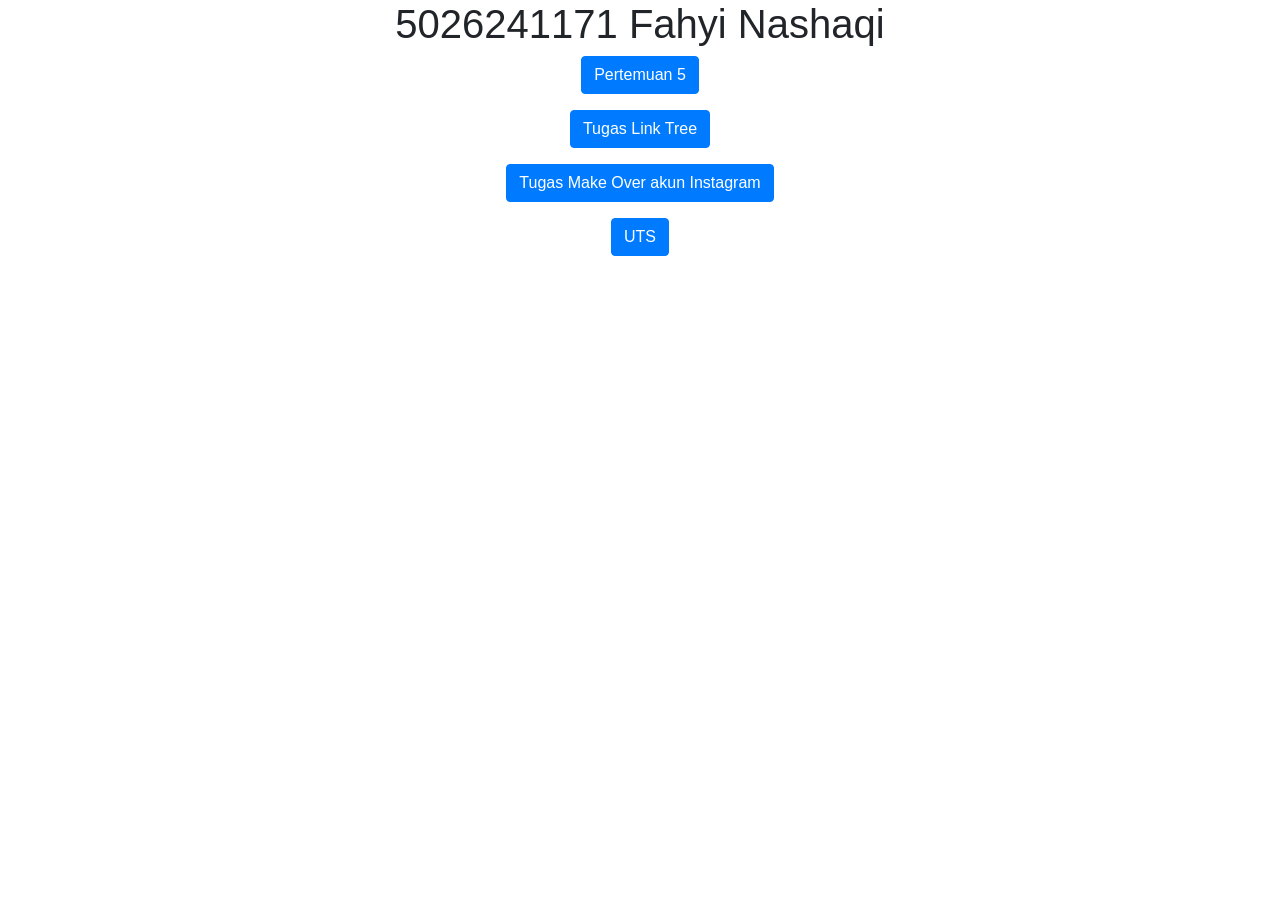
==== index.html @ 5683ed50 "pertemuan 5" ====
<!DOCTYPE html>
<html lang="en">
<head>
  <title>5026241171</title>
  <meta charset="utf-8">
  <meta name="viewport" content="width=device-width, initial-scale=1">
  <link rel="stylesheet" href="https://cdn.jsdelivr.net/npm/bootstrap@4.6.2/dist/css/bootstrap.min.css">
  <script src="https://cdn.jsdelivr.net/npm/jquery@3.7.1/dist/jquery.slim.min.js"></script>
  <script src="https://cdn.jsdelivr.net/npm/popper.js@1.16.1/dist/umd/popper.min.js"></script>
  <script src="https://cdn.jsdelivr.net/npm/bootstrap@4.6.2/dist/js/bootstrap.bundle.min.js"></script>
</head>
<body>

<div class="container">
<center>
    <h1>5026241171 Fahyi Nashaqi</h1>
    <p>
        <a href="pertemuan5.html"target="_blank" class="btn btn-primary">
        Pertemuan 5
        </a>
    </p>

     <p>
        <a href=""target="_blank" class="btn btn-primary">
        Tugas Link Tree
        </a>
    </p>

     <p>
        <a href="https://www.instagram.com/fahyinas/"target="_blank" class="btn btn-primary">
        Tugas Make Over akun Instagram 
        </a>
    </p>

     <p>
        <a href=""target="_blank" class="btn btn-primary">
        UTS
        </a>
    </p>
</center>
</div>

</body>
</html>
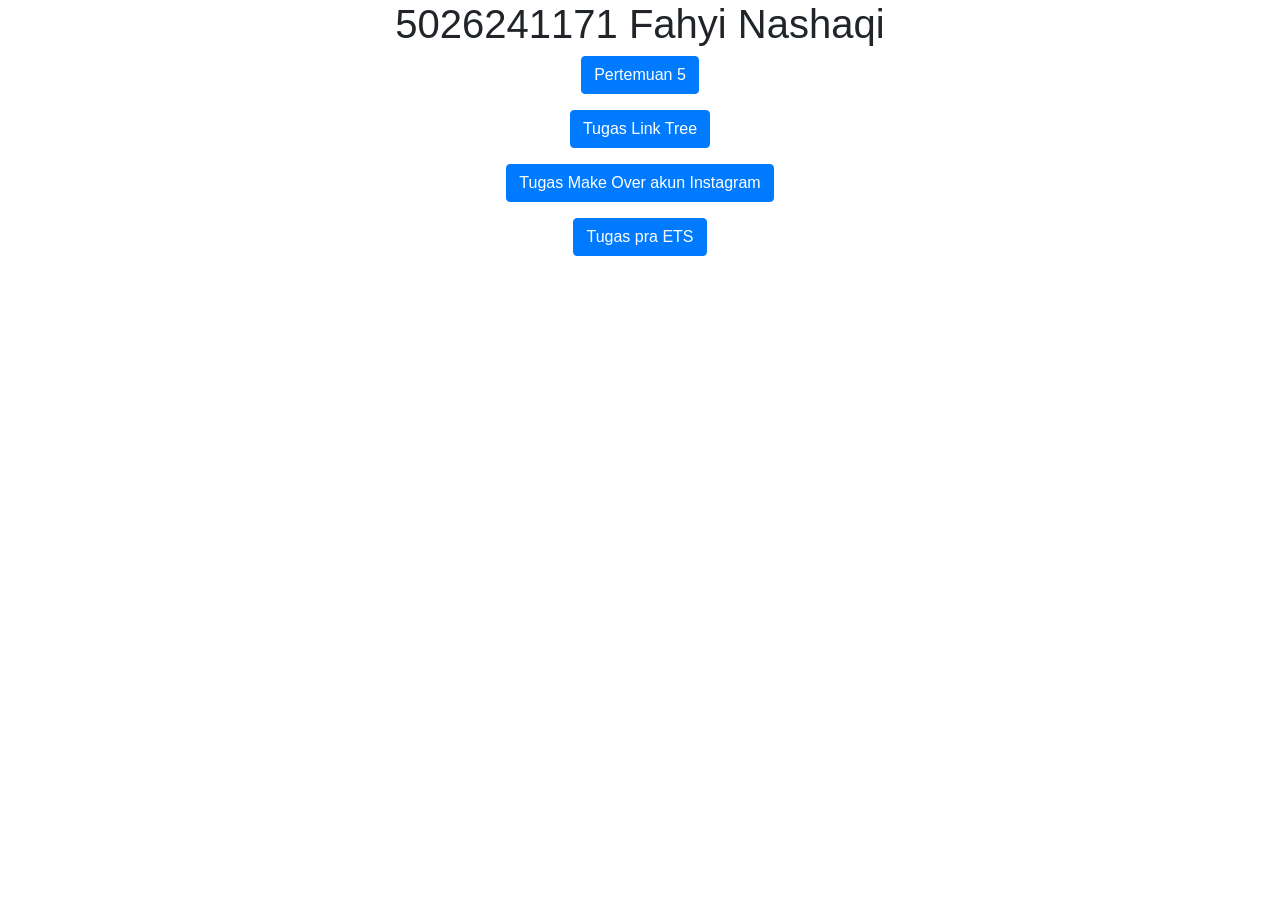
==== commit 049a56e5: "Tugas Pra ETS" ====
--- a/index.html
+++ b/index.html
@@ -21,7 +21,7 @@
     </p>
 
      <p>
-        <a href=""target="_blank" class="btn btn-primary">
+        <a href="linktree.html"target="_blank" class="btn btn-primary">
         Tugas Link Tree
         </a>
     </p>
@@ -33,9 +33,11 @@
     </p>
 
      <p>
-        <a href=""target="_blank" class="btn btn-primary">
-        UTS
+        <a href="tugas_ets.html"target="_blank" class="btn btn-primary">
+        Tugas pra ETS
         </a>
+
+        
     </p>
 </center>
 </div>
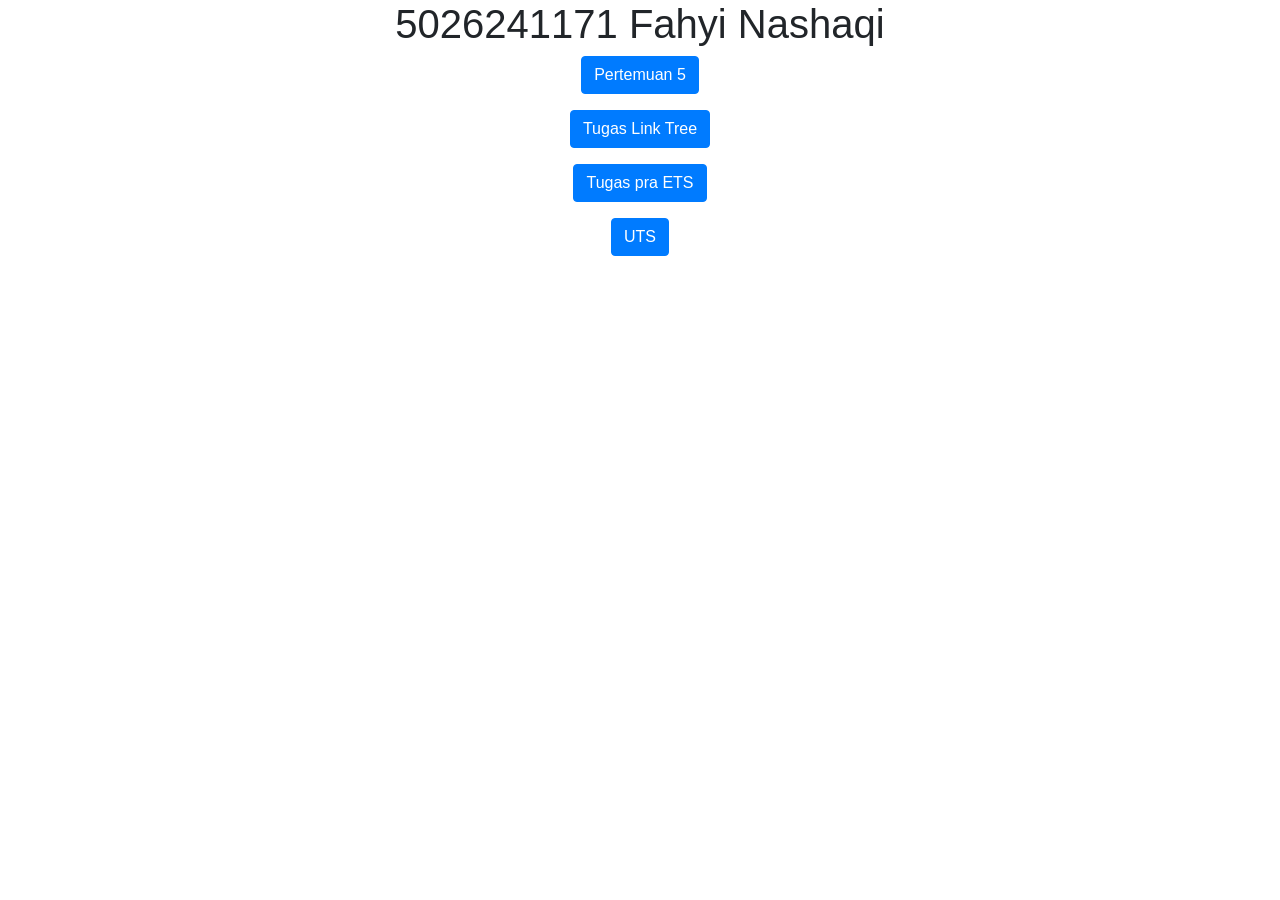
==== commit 6df56af3: "refactor: improve HTML formatting and add UTS link to index page" ====
--- a/index.html
+++ b/index.html
@@ -1,46 +1,47 @@
 <!DOCTYPE html>
 <html lang="en">
+
 <head>
-  <title>5026241171</title>
-  <meta charset="utf-8">
-  <meta name="viewport" content="width=device-width, initial-scale=1">
-  <link rel="stylesheet" href="https://cdn.jsdelivr.net/npm/bootstrap@4.6.2/dist/css/bootstrap.min.css">
-  <script src="https://cdn.jsdelivr.net/npm/jquery@3.7.1/dist/jquery.slim.min.js"></script>
-  <script src="https://cdn.jsdelivr.net/npm/popper.js@1.16.1/dist/umd/popper.min.js"></script>
-  <script src="https://cdn.jsdelivr.net/npm/bootstrap@4.6.2/dist/js/bootstrap.bundle.min.js"></script>
+    <title>5026241171</title>
+    <meta charset="utf-8">
+    <meta name="viewport" content="width=device-width, initial-scale=1">
+    <link rel="stylesheet" href="https://cdn.jsdelivr.net/npm/bootstrap@4.6.2/dist/css/bootstrap.min.css">
+    <script src="https://cdn.jsdelivr.net/npm/jquery@3.7.1/dist/jquery.slim.min.js"></script>
+    <script src="https://cdn.jsdelivr.net/npm/popper.js@1.16.1/dist/umd/popper.min.js"></script>
+    <script src="https://cdn.jsdelivr.net/npm/bootstrap@4.6.2/dist/js/bootstrap.bundle.min.js"></script>
 </head>
+
 <body>
 
-<div class="container">
-<center>
-    <h1>5026241171 Fahyi Nashaqi</h1>
-    <p>
-        <a href="pertemuan5.html"target="_blank" class="btn btn-primary">
-        Pertemuan 5
-        </a>
-    </p>
+    <div class="container">
+        <center>
+            <h1>5026241171 Fahyi Nashaqi</h1>
+            <p>
+                <a href="pertemuan5.html" target="_blank" class="btn btn-primary">
+                    Pertemuan 5
+                </a>
+            </p>
 
-     <p>
-        <a href="linktree.html"target="_blank" class="btn btn-primary">
-        Tugas Link Tree
-        </a>
-    </p>
+            <p>
+                <a href="linktree.html" target="_blank" class="btn btn-primary">
+                    Tugas Link Tree
+                </a>
+            </p>
 
-     <p>
-        <a href="https://www.instagram.com/fahyinas/"target="_blank" class="btn btn-primary">
-        Tugas Make Over akun Instagram 
-        </a>
-    </p>
+            <p>
+                <a href="tugas_ets.html" target="_blank" class="btn btn-primary">
+                    Tugas pra ETS
+                </a>
 
-     <p>
-        <a href="tugas_ets.html"target="_blank" class="btn btn-primary">
-        Tugas pra ETS
-        </a>
-
-        
-    </p>
-</center>
-</div>
+            </p>
+            <p>
+                <a href="" target="_blank" class="btn btn-primary">
+                    UTS
+                </a>
+            </p>
+        </center>
+    </div>
 
 </body>
+
 </html>
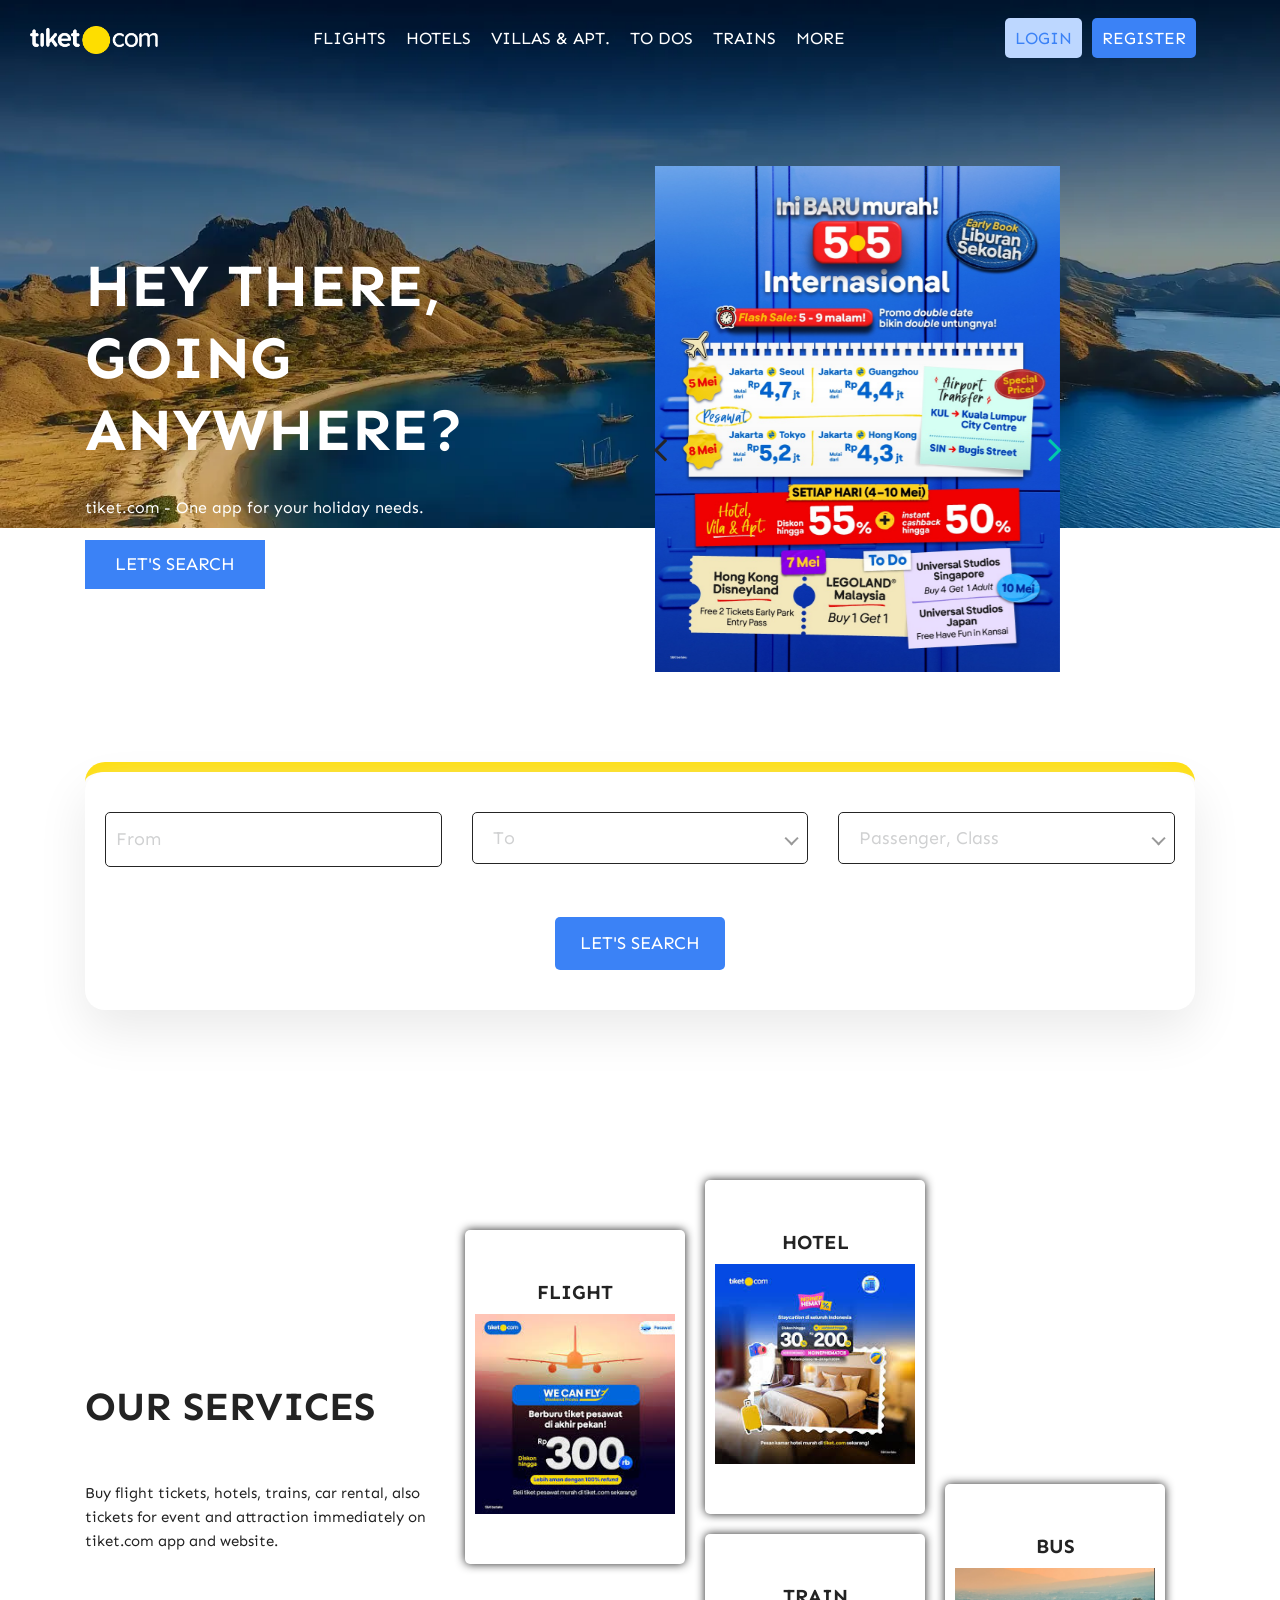
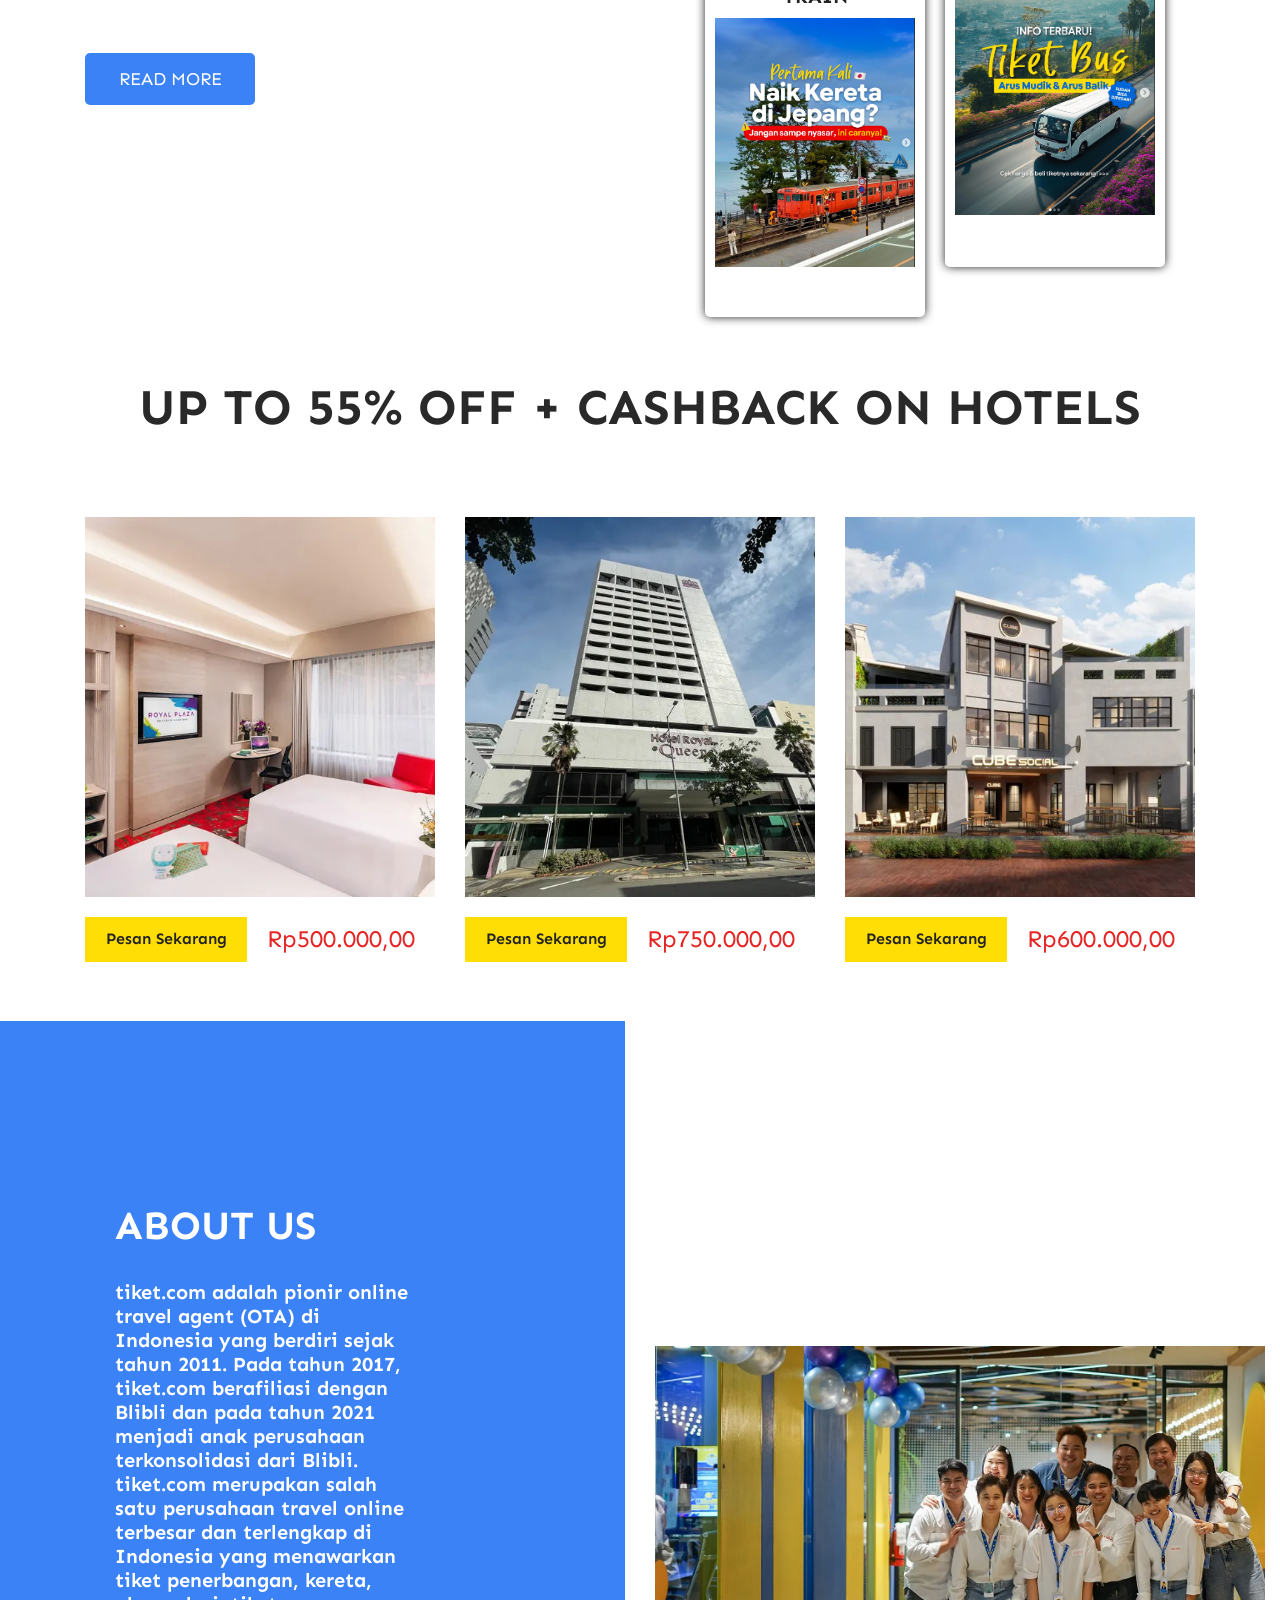
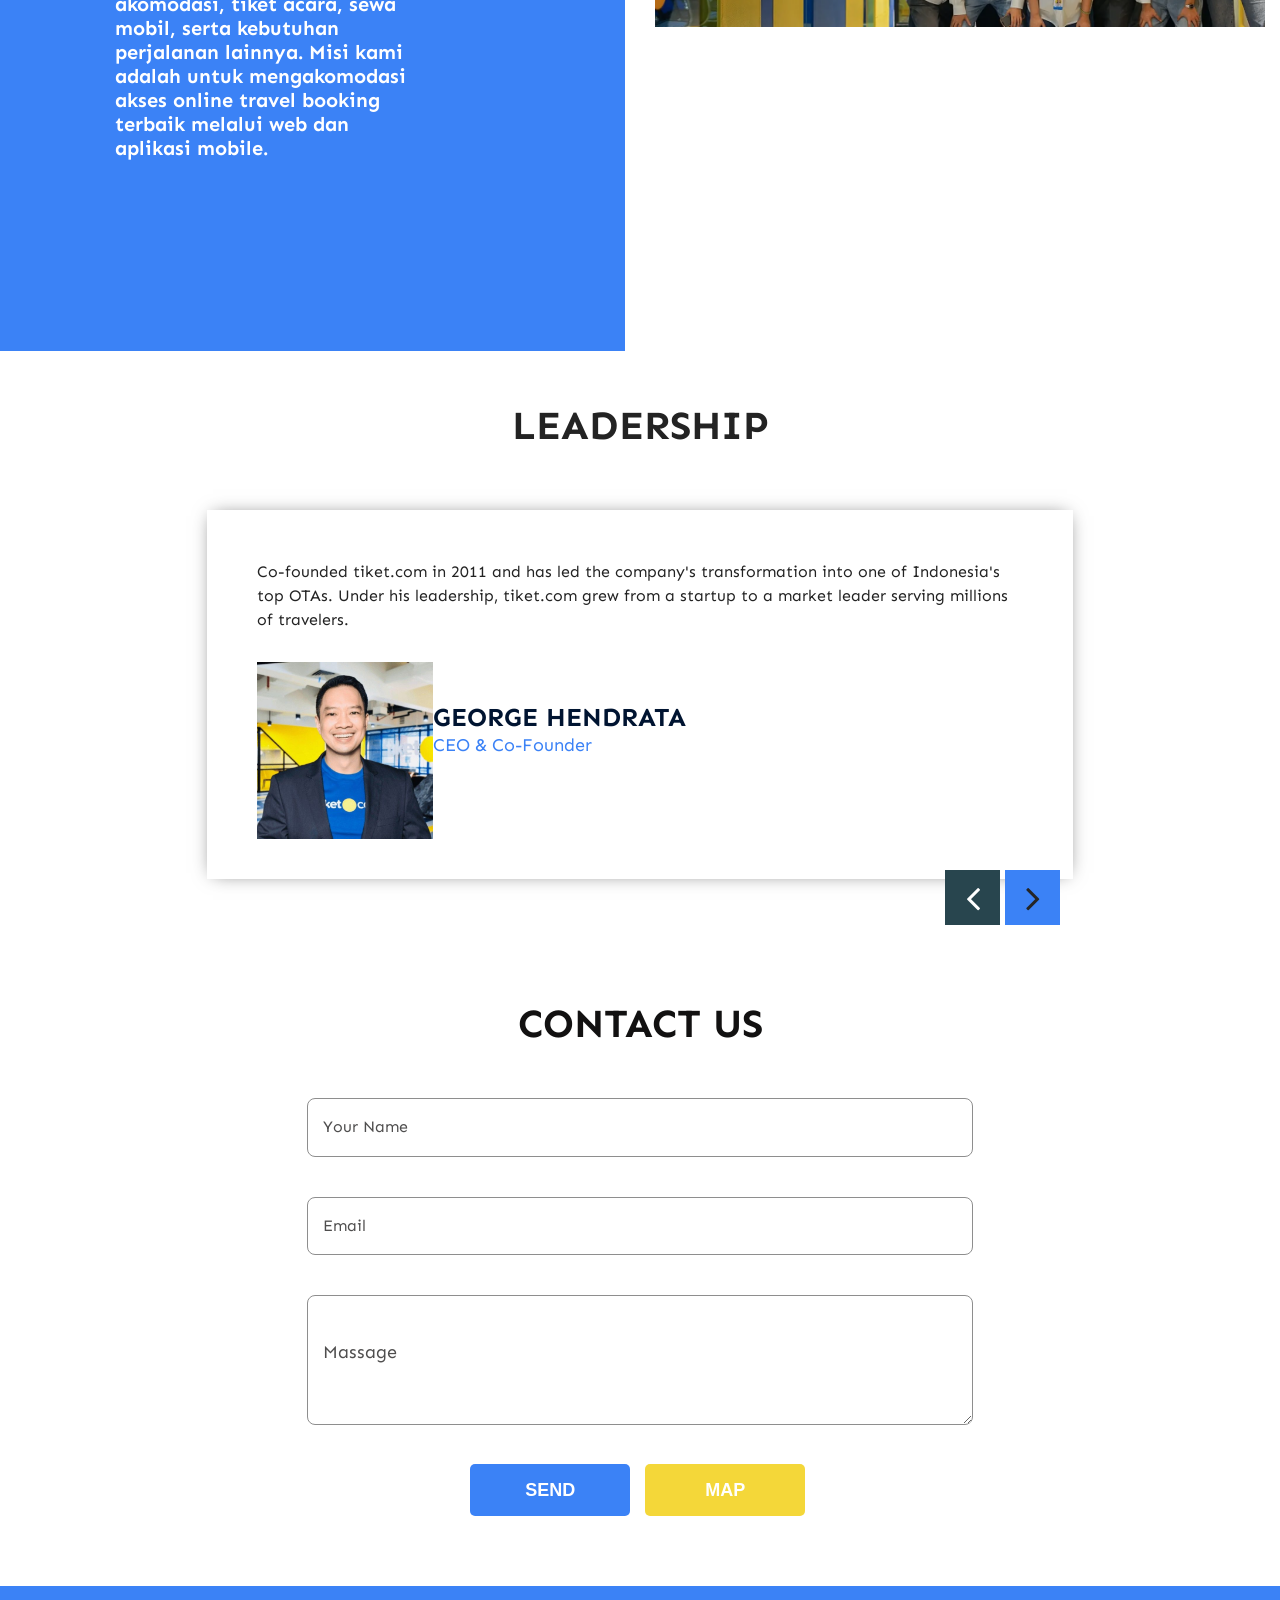
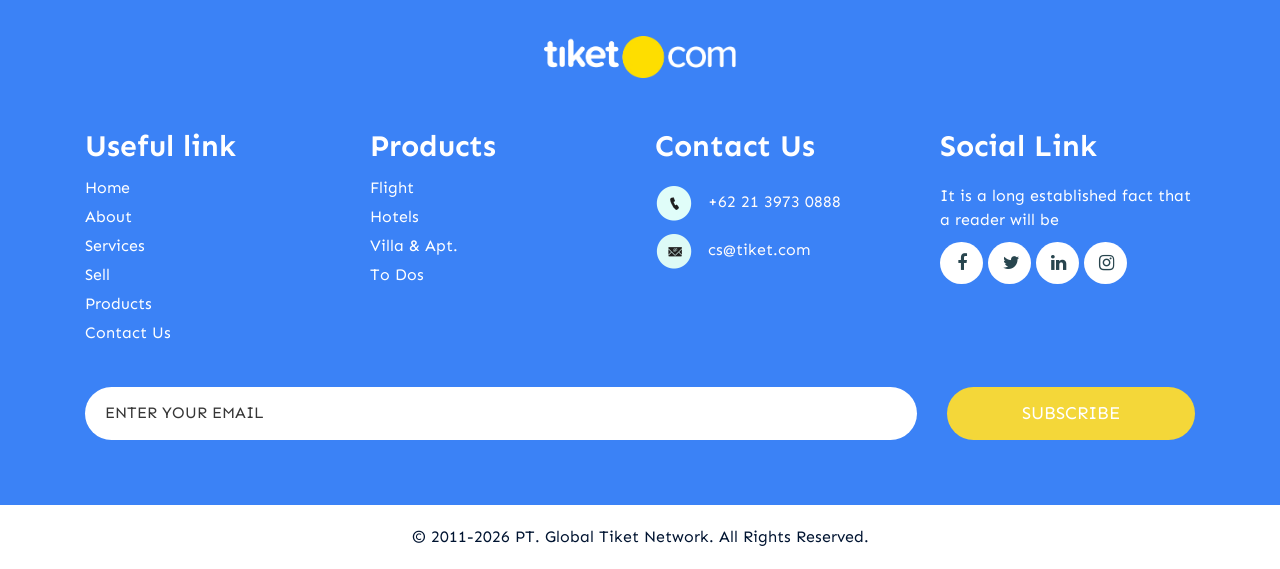
==== commit 8391f73b: "ETS 2026" ====
--- a/index.html
+++ b/index.html
@@ -1,47 +1,424 @@
-<!DOCTYPE html>
-<html lang="en">
-
-<head>
-    <title>5026241171</title>
-    <meta charset="utf-8">
-    <meta name="viewport" content="width=device-width, initial-scale=1">
-    <link rel="stylesheet" href="https://cdn.jsdelivr.net/npm/bootstrap@4.6.2/dist/css/bootstrap.min.css">
-    <script src="https://cdn.jsdelivr.net/npm/jquery@3.7.1/dist/jquery.slim.min.js"></script>
-    <script src="https://cdn.jsdelivr.net/npm/popper.js@1.16.1/dist/umd/popper.min.js"></script>
-    <script src="https://cdn.jsdelivr.net/npm/bootstrap@4.6.2/dist/js/bootstrap.bundle.min.js"></script>
-</head>
-
-<body>
-
-    <div class="container">
-        <center>
-            <h1>5026241171 Fahyi Nashaqi</h1>
-            <p>
-                <a href="pertemuan5.html" target="_blank" class="btn btn-primary">
-                    Pertemuan 5
-                </a>
-            </p>
-
-            <p>
-                <a href="linktree.html" target="_blank" class="btn btn-primary">
-                    Tugas Link Tree
-                </a>
-            </p>
-
-            <p>
-                <a href="tugas_ets.html" target="_blank" class="btn btn-primary">
-                    Tugas pra ETS
-                </a>
-
-            </p>
-            <p>
-                <a href="" target="_blank" class="btn btn-primary">
-                    UTS
-                </a>
-            </p>
-        </center>
-    </div>
-
-</body>
-
+<!DOCTYPE html>
+<html>
+   <head>
+      <!-- basic -->
+      <meta charset="utf-8">
+      <meta http-equiv="X-UA-Compatible" content="IE=edge">
+      <meta name="viewport" content="width=device-width, initial-scale=1">
+      <!-- mobile metas -->
+      <meta name="viewport" content="width=device-width, initial-scale=1">
+      <meta name="viewport" content="initial-scale=1, maximum-scale=1">
+      <!-- site metas -->
+      <title>Prefix</title>
+      <meta name="keywords" content="">
+      <meta name="description" content="">
+      <meta name="author" content="">
+      <!-- bootstrap css -->
+      <link rel="stylesheet" type="text/css" href="css/bootstrap.min.css">
+      <!-- style css -->
+      <link rel="stylesheet" type="text/css" href="css/style.css">
+      <!-- Responsive-->
+      <link rel="stylesheet" href="css/responsive.css">
+      <!-- fevicon -->
+      <link rel="icon" href="images/fevicon.png" type="image/gif" />
+      <!-- font css -->
+      <link href="https://fonts.googleapis.com/css2?family=Sen:wght@400;700;800&display=swap" rel="stylesheet">
+      <!-- Scrollbar Custom CSS -->
+      <link rel="stylesheet" href="css/jquery.mCustomScrollbar.min.css">
+      <!-- Tweaks for older IEs-->
+      <link rel="stylesheet" href="https://netdna.bootstrapcdn.com/font-awesome/4.0.3/css/font-awesome.css">
+   </head>
+   <body>
+      <div class="header_section" style="background-image: url(/images/background.webp);">
+         <div class="container-fluid">
+            <nav class="navbar navbar-expand-lg navbar-light bg-light">
+               <a class="navbar-brand"href="index.html"><img src="images/logo-tiket-terang.webp" height="32px" width="128px"></a>
+               <button class="navbar-toggler" type="button" data-toggle="collapse" data-target="#navbarSupportedContent" aria-controls="navbarSupportedContent" aria-expanded="false" aria-label="Toggle navigation">
+               <span class="navbar-toggler-icon"></span>
+               </button>
+               <div class="collapse navbar-collapse" id="navbarSupportedContent">
+                  <ul class="navbar-nav ml-auto">
+                     <li class="">
+                        <a class="nav-link" href="index.html">Flights</a>
+                     </li>
+                     <li class="nav-item">
+                        <a class="nav-link" href="about.html">Hotels</a>
+                     </li>
+                     <li class="nav-item">
+                        <a class="nav-link" href="pricing.html">Villas & Apt.</a>
+                     </li>
+                     <li class="nav-item">
+                        <a class="nav-link" href="shop.html">To Dos</a>
+                     </li>
+                     <li class="nav-item">
+                        <a class="nav-link" href="services.html">Trains</a>
+                     </li>
+                     <li class="nav-item">
+                        <a class="nav-link" href="services.html">More</a>
+                     </li>
+                  </ul>
+                  <form class="form-inline my-2 my-lg-0">
+                     <div class="login_bt">
+                        <ul>
+                           <li class="active"><a href="#" style="    background-color: #bdd7ff; color: #3B82F6;">Login  </a></li>
+                           <li class="active" ><a href="#" style="    background-color: #3B82F6;">Register</a></li>
+                        </ul>
+                     </div>
+                  </form>
+               </div>
+            </nav>
+         </div>
+         <!-- banner section start --> 
+         <div class="banner_section layout_padding">
+            <div class="container">
+               <div class="row" style="display: flex; justify-content: center; align-items: center;">
+                  <div class="col-md-6">
+                     <h1 class="banner_taital">Hey there, 
+<span style="color: white;">going anywhere?</span></h1>
+                     <p class="banner_text">tiket.com - One app for your holiday needs.</p>
+                     <button class="started_text" style="background-color: #3B82F6;"><a href="#">Let's Search</a></button>
+                  </div>
+                  <div class="col-md-6">
+                     <div id="banner_slider" class="carousel slide" data-ride="carousel" style="width: 75%; height: auto  ;">
+                        <div class="carousel-inner">
+                           <div class="carousel-item active">
+                              <div class="banner_img"><img src="images/postingan 1.jpg"></div>
+                           </div>
+                           <div class="carousel-item">
+                              <div class="banner_img"><img src="images/postingan 2.jpg"></div>
+                           </div>
+                        </div>
+                        <a class="carousel-control-prev" href="#banner_slider" role="button" data-slide="prev">
+                        <i class="fa fa-angle-left"></i>
+                        </a>
+                        <a class="carousel-control-next" href="#banner_slider" role="button" data-slide="next">
+                        <i class="fa fa-angle-right"></i>
+                        </a>
+                     </div>
+                  </div>
+               </div>
+            </div>
+         </div>
+         <!-- banner section end -->
+      </div>
+      <!-- header section end -->
+      <!-- select box section start -->
+      <div class="container">
+         <div class="select_box_section">
+            <div class="select_box_main">
+               <div class="row">
+                  <div class="col-md-4 select-outline">
+                     <input type="text" class="enter_bt" placeholder="From" name="Enter Keywords">
+                  </div>
+                  <div class="col-md-4 select-outline">
+                     <select class="mdb-select md-form md-outline colorful-select dropdown-primary">
+                        <option value="" disabled selected>To</option>
+                        <option value="1">Jakarta</option>
+                        <option value="2">Surabaya</option>
+                        <option value="3">Bali</option>
+                     </select>
+                  </div>
+                  <div class="col-md-4 select-outline">
+                     <select class="mdb-select md-form md-outline colorful-select dropdown-primary">
+                        <option value="" disabled selected>Passenger, Class</option>
+                        <option value="1">Adult</option>
+                        <option value="2">Children </option>
+                     </select>
+                  </div>
+               <div class="search_btn"><a href="#">Let's Search</a></div>
+               </div>
+            </div>
+         </div>
+      </div>
+      <!-- services section start -->
+      <div class="services_section layout_padding">
+         <div class="container">
+            <div class="row" style="display: flex; justify-content: center; align-items: center;">
+               <div class="col-md-4">
+                  <h1 class="services_taital">Our Services</h1>
+                  <p class=" services_text">Buy flight tickets, hotels, trains, car rental, also tickets for event and attraction immediately on tiket.com app and website. </p>
+                  <div class="readmore_btn"><a href="#">Read More</a></div>
+               </div>
+               <div class="col-md-8">
+                  <h1 class="services_taital">
+                     <div class="services_box">
+                        <div class="services_box_left">
+                           <h5 class="fashion_text">Flight</h5>
+                           <div><img src="images/pesawat_1.jpeg" style="width: 200px;"></div>
+                        </div>
+                        <div class="services_box_right">
+                           <h5 class="fashion_text">Hotel</h5>
+                           <div><img src="images/hotel_1ig.jpeg" style="width: 200px;"></div>
+                        </div>
+                     </div>
+                     <div class="services_box_2">
+                        <div class="services_box_left">
+                           <h5 class="fashion_text">Train</h5>
+                           <div><img src="images/kereta_jepang.png" style="width: 200px;"></div>
+                        </div>
+                        <div class="services_box_right">
+                           <h5 class="fashion_text">Bus</h5>
+                           <div><img src="images/bus_ig.png" style="width: 200px;"></div>
+                        </div>
+                     </div>
+                  </h1>
+               </div>
+            </div>
+         </div>
+      </div>
+      <!-- services section end -->
+      <!-- shop section start -->
+      <div class="blog_section layout_padding">
+         <div class="container">
+            <div class="row">
+               <div class="col-md-12">
+                  <h1 class="blog_taital">Up to 55% off + cashback on hotels</h1>
+               </div>
+            </div>
+            <div class="blog_section_2">
+               <div id="main_slider" class="carousel slide" data-ride="carousel">
+                  <div class="carousel-inner">
+                     <div class="carousel-item active">
+                        <div class="row">
+                           <div class="col-md-4" style="">
+                              <div class="blog_img"><img src="images/hotel_rooms.webp" style="object-fit: cover;"></div>
+                              <div class="callnow_btn" style="display: flex; justify-content: center; align-items: center;">
+                                 <div class="chat_bt"><a href="#">Pesan Sekarang</a></div>
+                                 <p style="color: #e52424; font-size: 1.5rem;">Rp500.000,00</p>
+                              </div>
+                           </div>
+                           <div class="col-md-4" style="">
+                              <div class="blog_img"><img src="images/hotel_2.webp" style="object-fit: cover;"></div>
+                              <div class="callnow_btn" style="display: flex; justify-content: center; align-items: center;">
+                                 <div class="chat_bt"><a href="#">Pesan Sekarang</a></div>
+                                 <p style="color: #e52424; font-size: 1.5rem;">Rp750.000,00</p>
+                              </div>
+                           </div>
+                           <div class="col-md-4" style="">
+                              <div class="blog_img"><img src="images/hotel_3.webp" style="object-fit: cover; background-size: cover;"></div>
+                              <div class="callnow_btn" style="display: flex; justify-content: center; align-items: center;">
+                                 <div class="chat_bt"><a href="#">Pesan Sekarang</a></div>
+                                 <p style="color: #e52424; font-size: 1.5rem;">Rp600.000,00</p>
+                              </div>
+                           </div>
+                        </div>
+                     </div>
+            
+                     
+                  </div>
+               </div>
+            </div>
+         </div>
+      </div>
+      <!-- shop section end -->
+      <!-- about section start -->
+      <div class="about_section layout_padding">
+         <div class="container-fluid">
+            <div class="row" style="display: flex; justify-content: center; align-items: center;">
+               <div class="col-md-6 padding_left0">
+                  <div class="about_taital_main">
+                     <h1 class="about_taital">About Us</h1>
+                     <h6 class="about_text">tiket.com adalah pionir online travel agent (OTA) di Indonesia yang berdiri sejak tahun 2011. Pada tahun 2017, tiket.com berafiliasi dengan Blibli dan pada tahun 2021 menjadi anak perusahaan terkonsolidasi dari Blibli. tiket.com merupakan salah satu perusahaan travel online terbesar dan terlengkap di Indonesia yang menawarkan tiket penerbangan, kereta, akomodasi, tiket acara, sewa mobil, serta kebutuhan perjalanan lainnya. Misi kami adalah untuk mengakomodasi akses online travel booking terbaik melalui web dan aplikasi mobile.</h6>
+                     
+                  </div>
+               </div>
+               <div class="col-md-6">
+                  <div class="about_img"><img src="images/tiket_career.webp"></div>
+               </div>
+            </div>
+         </div>
+      </div>
+      <!-- about section end -->
+      <!-- pricing section start -->
+      
+      <!-- pricing section end -->
+      <!-- customer section end -->
+      <div class="customer_section layout_padding">
+         <div class="container">
+            <div class="row">
+               <div class="col-sm-12">
+                  <h1 class="customer_taital">Leadership</h1>
+               </div>
+            </div>
+         </div>
+         <div id="my_slider" class="carousel slide" data-ride="carousel">
+            <div class="carousel-inner">
+               <div class="carousel-item active">
+                  <div class="customer_section_2">
+                     <div class="container">
+                        <div class="row">
+                           <div class="col-md-12">
+                              <div class="box_main">
+                                 <div class="customer_main">
+                                    <p class="enim_text">Co-founded tiket.com in 2011 and has led the company's transformation into one of Indonesia's top OTAs. Under his leadership, tiket.com grew from a startup to a market leader serving millions of travelers.</p>
+                                    <div class="customer_left">
+                                       <div class="customer_img"><img src="images/31_George-Hendrata.jpeg" width="180px"></div>
+                                    </div>
+                                    <div class="customer_right">
+                                       <h3 class="customer_name">George Hendrata</h3>
+                                       <p class="web_text">CEO & Co-Founder</p>
+                                    </div>
+                                 </div>
+                              </div>
+                           </div>
+                        </div>
+                     </div>
+                  </div>
+               </div>
+               <div class="carousel-item">
+                  <div class="customer_section_2">
+                     <div class="container">
+                        <div class="row">
+                           <div class="col-md-12">
+                              <div class="box_main">
+                                 <div class="customer_main">
+                                    <p class="enim_text">As Co-Founder and Chief Marketing Officer, Gaery drives tiket.com's brand strategy and marketing initiatives, making "tiket.com aja" one of the most recognized travel slogans in Indonesia.</p>
+                                    <div class="customer_left">
+                                       <div class="customer_img"><img src="images/Gaery.jpeg"></div>
+                                    </div>
+                                    <div class="customer_right">
+                                       <h3 class="customer_name">Gaery Undarsa</h3>
+                                       <p class="web_text">Co-Founder & CMO</p>
+                                    </div>
+                                 </div>
+                              </div>
+                           </div>
+                        </div>
+                     </div>
+                  </div>
+               </div>
+            </div>
+            <a class="carousel-control-prev" href="#my_slider" role="button" data-slide="prev">
+            <i class="fa fa-angle-left"></i>
+            </a>
+            <a class="carousel-control-next" href="#my_slider" role="button" data-slide="next">
+            <i class="fa fa-angle-right"></i>
+            </a>
+         </div>
+      </div>
+      <!-- customer section end -->
+      <!-- contact section start -->
+      <div class="contact_section layout_padding">
+         <div class="container">
+            <div class="row">
+               <div class="col-sm-12">
+                  <h1 class="contact_taital contact_heading">Contact Us</h1>
+               </div>
+            </div>
+            <div class="contact_section_2">
+               <div class="row">
+                  <div class="col-md-12">
+                     <div class="mail_section map_form_container">
+                        <form action="">
+                           <input type="text" class="mail_text" placeholder="Your Name" name="Your Name">
+                           <input type="text" class="mail_text" placeholder="Email" name="Email">
+                           <textarea class="massage-bt" placeholder="Massage" rows="5" id="comment" name="Massage"></textarea>
+                           <div class="contact_btn_main">
+                              <div class="send_bt active"><a href="#">Send</a></div>
+                              <div class="map_bt"><a href="#" id="showMap">Map</a></div>
+                           </div>
+                        </form>
+                        <div class="map_main map_container">
+                           <div class="map-responsive">
+                              <iframe src="https://www.google.com/maps/embed?pb=!1m18!1m12!1m3!1d3966.4907300621626!2d106.79654457498607!3d-6.198803060726439!2m3!1f0!2f0!3f0!3m2!1i1024!2i768!4f13.1!3m3!1m2!1s0x2e69f3003b2bec7f%3A0x6e328c4db8b97822!2stiket.com%20Jakarta%20Office!5e0!3m2!1sen!2sid!4v1778140917568!5m2!1sen!2sid" width="600" height="450" style="border:0;" allowfullscreen="" loading="lazy" referrerpolicy="no-referrer-when-downgrade"></iframe>
+                              <div class="btn_main">
+                                 <div class="map_bt d-flex justify-content-center w-100 map_center"><a href="#" id="showForm">Form</a></div>
+                              </div>
+                           </div>
+                        </div>
+                     </div>
+                  </div>
+               </div>
+            </div>
+         </div>
+      </div>
+      <!-- contact section end -->
+      <!-- footer section start -->
+      <div class="footer_section layout_padding">
+         <div class="container">
+            <div class="row">
+               <div class="col-md-12">
+                  <div class="footer_logo"><img src="images/logo-tiket-terang.webp" style="width: 12rem; height: auto;"></div>
+               </div>
+            </div>
+            <div class="footer_section_2">
+               <div class="row">
+                  <div class="col-lg-3 col-sm-6">
+                     <h2 class="useful_text">Useful link </h2>
+                     <div class="footer_menu">
+                        <ul>
+                           <li><a href="index.html">Home</a></li>
+                           <li><a href="about.html">About</a></li>
+                           <li><a href="services.html">Services</a></li>
+                           <li><a href="sell.html">Sell</a></li>
+                           <li><a href="products.html">Products</a></li>
+                           <li><a href="contact.html">Contact Us</a></li>
+                        </ul>
+                     </div>
+                  </div>
+                  <div class="col-lg-3 col-sm-6">
+                     <h2 class="useful_text">Products</h2>
+                     <div class="footer_menu">
+                        <ul>
+                           <li><a href="#">Flight</a></li>
+                           <li><a href="jokri.html">Hotels</a></li>
+                           <li><a href="begana.html">Villa & Apt.</a></li>
+                           <li><a href="sell.html">To Dos</a></li>
+                        </ul>
+                     </div>
+                  </div>
+                  <div class="col-lg-3 col-sm-6">
+                     <h2 class="useful_text">Contact Us</h2>
+                     <div class="location_text"><img src="images/call-icon.png"><span class="padding_left_15"><a href="#">+62 21 3973 0888</a></span></div>
+                     <div class="location_text"><img src="images/mail-icon.png"><span class="padding_left_15"><a href="#">cs@tiket.com</a></span></div>
+                  </div>
+                  <div class="col-lg-3 col-sm-6">
+                     <h2 class="useful_text">Social Link</h2>
+                     <p class="footer_text">It is a long established fact that a reader will be </p>
+                     <div class="social_icon">
+                        <ul>
+                           <li><a href="#"><i class="fa fa-facebook" aria-hidden="true"></i></a></li>
+                           <li><a href="#"><i class="fa fa-twitter" aria-hidden="true"></i></a></li>
+                           <li><a href="#"><i class="fa fa-linkedin" aria-hidden="true"></i></a></li>
+                           <li><a href="#"><i class="fa fa-instagram" aria-hidden="true"></i></a></li>
+                        </ul>
+                     </div>
+                  </div>
+               </div>
+            </div>
+            <div class="input_main">
+               <input type="text" class="email_text" placeholder="Enter your email" name="Enter your email">
+               <div class="subscribe_bt"><a href="#">Subscribe</a></div>
+            </div>
+         </div>
+      </div>
+      <!-- footer section end -->
+      <!-- copyright section start -->
+      <div class="copyright_section">
+         <div class="container">
+            <p class="copyright_text">© 2011-2026 PT. Global Tiket Network. All Rights Reserved.</p>
+         </div>
+      </div>
+      <!-- copyright section end -->
+      <!-- Javascript files-->
+      <script src="js/jquery.min.js"></script>
+      <script src="js/popper.min.js"></script>
+      <script src="js/bootstrap.bundle.min.js"></script>
+      <script src="js/jquery-3.0.0.min.js"></script>
+      <script src="js/plugin.js"></script>
+      <!-- sidebar -->
+      <script src="js/jquery.mCustomScrollbar.concat.min.js"></script>
+      <script src="js/custom.js"></script>
+      <!-- javascript --> 
+      <script>
+         // Material Select Initialization
+         $(document).ready(function() {
+         $('.mdb-select').materialSelect();
+         $('.select-wrapper.md-form.md-outline input.select-dropdown').bind('focus blur', function () {
+         $(this).closest('.select-outline').find('label').toggleClass('active');
+         $(this).closest('.select-outline').find('.caret').toggleClass('active');
+         });
+         });
+      </script>
+   </body>
 </html>
--- a/css/style.css
+++ b/css/style.css
@@ -0,0 +1,1452 @@
+/*--------------------------------------------------------------------- File Name: style.css ---------------------------------------------------------------------*/
+
+
+/*--------------------------------------------------------------------- import Files ---------------------------------------------------------------------*/
+
+@import url(animate.min.css);
+@import url(normalize.css);
+@import url(icomoon.css);
+@import url(css/font-awesome.min.css);
+@import url(meanmenu.css);
+@import url(owl.carousel.min.css);
+@import url(swiper.min.css);
+@import url(slick.css);
+@import url(jquery.fancybox.min.css);
+@import url(jquery-ui.css);
+@import url(nice-select.css);
+
+/*--------------------------------------------------------------------- skeleton ---------------------------------------------------------------------*/
+
+* {
+    box-sizing: border-box !important;
+    transition: ease all 0.5s;
+}
+
+html {
+    scroll-behavior: smooth;
+}
+
+body {
+    color: #666666;
+    font-size: 14px;
+    font-family: 'Sen', sans-serif;
+    line-height: 1.80857;
+    font-weight: normal;
+    overflow-x: hidden;
+}
+
+a {
+    color: #1f1f1f;
+    text-decoration: none !important;
+    outline: none !important;
+    -webkit-transition: all .3s ease-in-out;
+    -moz-transition: all .3s ease-in-out;
+    -ms-transition: all .3s ease-in-out;
+    -o-transition: all .3s ease-in-out;
+    transition: all .3s ease-in-out;
+}
+
+h1,
+h2,
+h3,
+h4,
+h5,
+h6 {
+    letter-spacing: 0;
+    font-weight: normal;
+    position: relative;
+    padding: 0 0 10px 0;
+    font-weight: normal;
+    line-height: normal;
+    color: #111111;
+    margin: 0
+}
+
+h1 {
+    font-size: 24px
+}
+
+h2 {
+    font-size: 22px
+}
+
+h3 {
+    font-size: 18px
+}
+
+h4 {
+    font-size: 16px
+}
+
+h5 {
+    font-size: 14px
+}
+
+h6 {
+    font-size: 13px
+}
+
+*,
+*::after,
+*::before {
+    -webkit-box-sizing: border-box;
+    -moz-box-sizing: border-box;
+    box-sizing: border-box;
+}
+
+h1 a,
+h2 a,
+h3 a,
+h4 a,
+h5 a,
+h6 a {
+    color: #212121;
+    text-decoration: none !important;
+    opacity: 1
+}
+
+button:focus {
+    outline: none;
+}
+
+ul,
+li,
+ol {
+    margin: 0px;
+    padding: 0px;
+    list-style: none;
+}
+
+p {
+    margin: 20px;
+    font-weight: 300;
+    font-size: 15px;
+    line-height: 24px;
+}
+
+a {
+    color: #222222;
+    text-decoration: none;
+    outline: none !important;
+}
+
+a,
+.btn {
+    text-decoration: none !important;
+    outline: none !important;
+    -webkit-transition: all .3s ease-in-out;
+    -moz-transition: all .3s ease-in-out;
+    -ms-transition: all .3s ease-in-out;
+    -o-transition: all .3s ease-in-out;
+    transition: all .3s ease-in-out;
+}
+
+img {
+    max-width: 100%;
+    height: auto;
+}
+
+:focus {
+    outline: 0;
+}
+
+.paddind_bottom_0 {
+    padding-bottom: 0 !important;
+}
+
+.btn-custom {
+    margin-top: 20px;
+    background-color: transparent !important;
+    border: 2px solid #ddd;
+    padding: 12px 40px;
+    font-size: 16px;
+}
+
+.lead {
+    font-size: 18px;
+    line-height: 30px;
+    color: #767676;
+    margin: 0;
+    padding: 0;
+}
+
+.form-control:focus {
+    border-color: #ffffff !important;
+    box-shadow: 0 0 0 .2rem rgba(255, 255, 255, .25);
+}
+
+.navbar-form input {
+    border: none !important;
+}
+
+.badge {
+    font-weight: 500;
+}
+
+blockquote {
+    margin: 20px 0 20px;
+    padding: 30px;
+}
+
+button {
+    border: 0;
+    margin: 0;
+    padding: 0;
+    cursor: pointer;
+}
+
+.full {
+    float: left;
+    width: 100%;
+}
+
+.layout_padding {
+    padding-top: 50px;
+    padding-bottom: 0px;
+}
+
+.padding_0 {
+    padding: 0px;
+}
+
+
+/* header section start */
+
+.header_section {
+    width: 100%;
+    float: left;
+    background-image: url(../images/banner-bg.png);
+    height: auto;
+    background-size: 100%;
+    background-repeat: no-repeat;
+}
+
+.header_section::after {
+    content: '';
+    position: absolute;
+    width: 730px;
+    height: 900px;
+    left: -40px;
+    top: -70px;
+    z-index: -1;
+    border-bottom-right-radius: 100%;
+}
+
+.header_bg {
+    background-color: #3B82F6 !important;
+}
+
+.header_bg::after {
+    display: none;
+}
+
+.header_bg {
+    background: #fb6818;
+    border-bottom: 1px solid #ffffff;
+}
+
+.bg-light {
+    background-color: transparent !important;
+}
+
+.mr-auto,
+.mx-auto {
+    margin: 0 auto;
+    text-align: center;
+}
+
+.ml-auto,
+.mx-auto {
+    margin: 0 auto;
+}
+
+.navbar-expand-lg .navbar-nav .nav-link {
+    padding: 3px 10px;
+    font-size: 17px;
+    color: white;
+    border-radius: 5px;
+    text-transform: uppercase;
+}
+
+.navbar-light .navbar-nav .active>.nav-link,
+.navbar-light .navbar-nav .nav-link.active,
+.navbar-light .navbar-nav .nav-link.show,
+
+
+.navbar-light .navbar-nav .nav-link:focus,
+
+
+.navbar-brand {
+    margin: 0px;
+    float: right;
+}
+
+.navbar {
+    padding: 15px 15px;
+}
+
+.user_icon {
+    padding-right: 15px;
+}
+
+.login_bt {
+    width: 250px;
+}
+
+.login_bt ul {
+    margin: 0px;
+    padding: 0px;
+}
+
+.login_bt li a {
+    float: left;
+    font-size: 17px;
+    color: #252525;
+    text-transform: uppercase;
+    padding: 5px 10px;
+    background-color: transparent;
+    margin: 0px 5px;
+    border-radius: 5px;
+}
+
+.login_bt li {
+    color: white;
+    background-color: white;
+}
+
+.login_bt li a:hover {
+    color: white;
+    background-color: black;
+}
+
+.login_bt li.active a {
+    color: white;
+}
+
+
+/* header section end */
+
+
+/* banner section start */
+
+.banner_section {
+    width: 100%;
+    float: left;
+    padding: 90px 0px;
+}
+
+.banner_taital {
+    width: 90%;
+    font-size: 60px;
+    color: white;
+    text-transform: uppercase;
+    font-weight: bold;
+}
+
+.banner_text {
+    width: 80%;
+    font-size: 16px;
+    color: white;
+    float: left;
+    margin-left: 0px;
+}
+
+.started_text {
+    background-color: #00c8ac;
+    width: 180px;
+    float: left;
+    margin-top: 0px;
+}
+
+.started_text a {
+    width: 100%;
+    float: left;
+    padding: 8px 10px;
+    color: #ffffff;
+    text-align: center;
+    font-size: 18px;
+    border-radius: 5px;
+    text-transform: uppercase;
+}
+
+.started_text a:hover {
+    color: #252525;
+    background-color: #ffffff;
+}
+
+#banner_slider a.carousel-control-prev {
+    left: -15px;
+    top: 263px;
+    color: #252525;
+}
+
+#banner_slider a.carousel-control-next {
+    right: -15px;
+    top: 263px;
+}
+
+#banner_slider .carousel-control-next,
+#banner_slider .carousel-control-prev {
+    width: 40px;
+    height: 40px;
+    opacity: 1;
+    font-size: 40px;
+    color: #00c8ac;
+}
+
+#banner_slider .carousel-control-next:focus,
+#banner_slider .carousel-control-next:hover,
+#banner_slider .carousel-control-prev:focus,
+#banner_slider .carousel-control-prev:hover {
+    color: #252525;
+}
+
+.play_icon {
+    width: 100%;
+    float: left;
+    position: relative;
+    z-index: 5;
+    text-align: center;
+    margin-top: 80px;
+}
+
+.play_icon::before {
+    content: '';
+    position: absolute;
+    top: 48px;
+    left: 100px;
+    width: 100px;
+    height: 100px;
+    transform: translate(-50%, -50%);
+    background-color: #ffffff;
+    border-radius: 100%;
+    animation: fadeEffect 1.3s infinite ease;
+    box-shadow: 0px 0px 10px 0px;
+    right: 0px;
+    margin: 0 auto;
+    z-index: -1;
+}
+
+@keyframes fadeEffect {
+    0% {
+        transform: translate(-50%, -50%) scale(1);
+        opacity: 1
+    }
+
+    100% {
+        transform: translate(-50%, -50%) scale(1.2);
+        opacity: 0;
+    }
+}
+
+
+/* banner section end */
+
+
+/* select box section start */
+
+.select_box_section {
+    width: 100%;
+    float: left;
+    margin-bottom: 100px;
+    border-top: 10px solid #ffde05;
+    border-radius: 20px;
+}
+
+.select_box_main {
+    width: 100%;
+    background-color: #ffffff;
+    height: auto;
+    padding: 40px 20px;
+    border-radius: 20px;
+    box-shadow: 0px 20px 50px 0px #eaeaea !important;
+}
+
+.md-outline.select-wrapper+label {
+    top: .5em !important;
+    z-index: 2 !important;
+}
+
+.nice-select {
+    width: 100%;
+    background-color: transparent !important;
+    border: 1px solid #252525;
+    border-radius: 5px;
+}
+
+.nice-select:after {
+    width: 10px;
+    height: 10px;
+}
+
+.nice-select {
+    color: #d0d1d2;
+    font-size: 18px;
+}
+
+.enter_bt {
+    width: 100%;
+    float: left;
+    font-size: 18px;
+    color: #d0d1d2;
+    background-color: transparent;
+    padding: 10px;
+    border: 1px solid #252525;
+    border-radius: 5px;
+}
+
+input.enter_bt::placeholder {
+    color: #d0d1d2;
+}
+
+.search_btn {
+
+    width: 170px;
+    margin: 0 auto;
+    text-align: center;
+    padding-top: 50px;
+}
+
+.search_btn a {
+    width: 100%;
+    float: left;
+    font-size: 18px;
+    color: white;
+    text-transform: uppercase;
+    background-color: #3B82F6;
+    padding: 10px;
+    text-align: center;
+    border-radius: 5px;
+}
+
+.search_btn a:hover {}
+
+
+/* select box section end */
+
+
+/* services section start */
+
+.services_section {
+    width: 100%;
+    float: left;
+}
+
+.services_taital {
+    width: 100%;
+    float: left;
+    font-size: 40px;
+    color: #232323;
+    font-weight: bold;
+    text-transform: uppercase;
+}
+
+.services_text {
+    width: 100%;
+    float: left;
+    font-size: 15px;
+    color: #232323;
+    margin-left: 0px;
+    padding-top: 20px;
+}
+
+.readmore_btn {
+    width: 170px;
+    float: left;
+    margin-top: 80px;
+}
+
+.readmore_btn a {
+    width: 100%;
+    float: left;
+    font-size: 18px;
+    color: white;
+    text-transform: uppercase;
+    background-color: #3B82F6;
+    padding: 10px;
+    border-radius: 5px;
+    text-align: center;
+}
+
+.readmore_btn a:hover {
+    color: #ffffff;
+    background-color: #28454e;
+}
+
+.services_box {
+    width: 100%;
+    display: flex;
+    margin-top: 20px;
+}
+
+.fashion_text {
+    width: 100%;
+    float: left;
+    font-size: 20px;
+    color: #232323;
+    text-align: center;
+    text-transform: uppercase;
+    font-weight: bold;
+}
+
+.services_box_left {
+    width: 220px;
+    height: auto;
+    padding: 50px 0px;
+    text-align: center;
+    box-shadow: 0px 0px 10px 0px;
+    top: 50px;
+    position: relative;
+    border-radius: 5px;
+}
+
+.services_box_right {
+    width: 220px;
+    height: auto;
+    padding: 50px 0px;
+    text-align: center;
+    box-shadow: 0px 0px 10px 0px;
+    margin-left: 20px;
+    border-radius: 5px;
+}
+
+.services_box_2 {
+    width: 100%;
+    display: flex;
+    margin-top: 20px;
+    padding-left: 240px;
+    position: relative;
+    top: -50px;
+}
+
+
+/* blog section start */
+
+.blog_section {
+    width: 100%;
+    float: left;
+}
+
+.blog_taital {
+    width: 100%;
+    float: left;
+    font-size: 50px;
+    color: #292929;
+    text-transform: uppercase;
+    font-weight: bold;
+    text-align: center;
+}
+
+.blog_section_2 {
+    width: 100%;
+    float: left;
+    padding-top: 60px;
+}
+
+.blog_img {
+    width: 100%;
+    float: left;
+    position: relative;
+}
+
+.blog_img img {
+    min-height: 380px;
+    margin-top: 10px;
+}
+
+.number_text {
+    width: 40px;
+    height: 40px;
+    font-size: 20px;
+    color: #fff;
+    background-color: #3B82F6;
+    text-align: center;
+    text-transform: uppercase;
+    position: absolute;
+    justify-content: center;
+    align-items: center;
+    padding: 8px;
+    top: 0px;
+}
+
+.callnow_btn {
+    width: 100%;
+    display: flex;
+    padding-top: 10px;
+}
+
+.chat_bt {
+    width: 170px;
+    float: right;
+}
+
+.chat_bt a {
+    font-weight: 600;
+    width: 100%;
+    float: left;
+    font-size: 16px;
+    color: #232323;
+    text-align: center;
+    background-color: #ffde05;
+    padding: 8px;
+}
+
+.chat_bt a:hover {
+    color: #ffffff;
+    background-color: #28454e;
+}
+
+.call_bt {
+    width: 170px;
+    float: right;
+    margin-left: 20px;
+}
+
+.call_bt a {
+    width: 100%;
+    float: right;
+    font-size: 16px;
+    color: #232323;
+    text-align: center;
+    background-color: #3B82F6;
+    padding: 8px;
+}
+
+.call_bt a:hover {
+    color: #ffffff;
+    background-color: #28454e;
+}
+
+.call_bt.active a {
+    color: #ffffff;
+    background-color: #28454e;
+}
+
+#main_slider a.carousel-control-prev {
+    left: -80px;
+    top: 150px;
+}
+
+#main_slider a.carousel-control-next {
+    right: -80px;
+    top: 150px;
+}
+
+#main_slider .carousel-control-next,
+#main_slider .carousel-control-prev {
+    width: 40px;
+    height: 40px;
+    opacity: 1;
+    font-size: 50px;
+    color: #252525;
+}
+
+#main_slider .carousel-control-next:focus,
+#main_slider .carousel-control-next:hover,
+#main_slider .carousel-control-prev:focus,
+#main_slider .carousel-control-prev:hover {
+    color: #00c8ac;
+}
+
+
+/* blog section end */
+
+
+/* about_section section start */
+
+.about_section {
+    width: 100%;
+    float: left;
+}
+
+.about_taital_main {
+    width: 100%;
+    float: left;
+    padding: 180px 0px 181px 115px;
+    background-color: #3B82F6;
+    height: auto;
+    background-size: 100%;
+}
+
+.about_taital {
+    width: 100%;
+    float: left;
+    font-size: 40px;
+    color: white;
+    font-weight: bold;
+    text-transform: uppercase;
+}
+
+.about_text {
+    width: 60%;
+    float: left;
+    font-size: 20px;
+    color: white;
+    margin: 0px;
+    padding-top: 20px;
+    font-weight: bold;
+}
+
+.btn_main {
+    width: 100%;
+    float: left;
+    padding-top: 40px;
+}
+
+.started_bt {
+    width: 175px;
+    float: left;
+}
+
+.started_bt a {
+    width: 100%;
+    float: left;
+    font-size: 18px;
+    background-color: #28454e;
+    color: #ffffff;
+    text-align: center;
+    padding: 8px;
+}
+
+.started_bt a:hover {
+    color: #ffffff;
+    background-color: #df3a14;
+}
+
+.buy_bt {
+    width: 175px;
+    float: left;
+}
+
+.buy_bt a {
+    width: 100%;
+    float: left;
+    font-size: 18px;
+    background-color: #28454e;
+    color: #ffffff;
+    text-align: center;
+    padding: 8px;
+    margin-left: 10px;
+}
+
+.buy_bt a:hover {
+    color: #ffffff;
+    background-color: #df3a14;
+}
+
+.buy_bt.active a {
+    color: #ffffff;
+    background-color: #df3a14;
+}
+
+.about_img {
+    width: 100%;
+    float: left;
+}
+
+.padding_left0 {
+    padding-left: 0px;
+}
+
+
+/* about section end */
+
+
+/* pricing section start */
+
+.pricing_section {
+    width: 100%;
+    float: left;
+}
+
+.pricing_taital {
+    width: 100%;
+    float: left;
+    font-size: 50px;
+    color: #2c2b2b;
+    text-align: center;
+    font-weight: bold;
+    text-transform: uppercase;
+}
+
+.pricing_section_2 {
+    width: 100%;
+    float: left;
+    margin-top: 40px;
+}
+
+.pricing_box {
+    width: 100%;
+    background-color: #ffffff;
+    height: 305px;
+    padding: 0px 0px 20px 0px;
+    border-radius: 5px;
+}
+
+.pricing_box:hover {
+    box-shadow: 0px 0px 10px 0px;
+}
+
+.pricing_box.active {
+    box-shadow: 0px 0px 10px 0px;
+}
+
+.pricing_box .readmore_bt a:hover {
+    color: #ffffff;
+    background-color: #28454e;
+}
+
+.pricing_box.active .readmore_bt a {
+    color: #ffffff;
+    background-color: #28454e;
+}
+
+.pricing_box:hover .regular_text {
+    color: #252525;
+    background-color: #3B82F6;
+}
+
+.regular_text {
+    width: 100%;
+    font-size: 18px;
+    text-align: center;
+    text-transform: uppercase;
+    color: #ffffff;
+    padding: 10px;
+    background-color: #28454e;
+    border-radius: 5px;
+}
+
+.taital_main {
+    width: 70%;
+    display: flex;
+    margin: 0 auto;
+    text-align: center;
+    justify-content: center;
+}
+
+.dolor_text {
+    font-size: 26px;
+    color: #2c2b2b;
+    font-weight: bold;
+    padding-top: 20px;
+}
+
+.dolor_text_1 {
+    font-size: 50px;
+    color: #00c8ac;
+    font-weight: bold;
+}
+
+.month_text {
+    font-size: 16px;
+    color: #00c8ac;
+    margin: 0px;
+    padding-top: 30px;
+    text-transform: uppercase;
+}
+
+.using_text {
+    width: 45%;
+    font-size: 16px;
+    text-align: center;
+    color: #2a2a29;
+    margin: 0 auto;
+    padding: 20px 0px;
+}
+
+.readmore_bt {
+    width: 170px;
+    margin: 0 auto;
+    text-align: center;
+    padding-top: 30px;
+}
+
+.readmore_bt a {
+    width: 100%;
+    float: left;
+    font-size: 18px;
+    background-color: #3B82F6;
+    color: #28454e;
+    text-align: center;
+    padding: 8px;
+    border-radius: 5px;
+    text-transform: uppercase;
+}
+
+.readmore_bt a:hover {
+    color: #ffffff;
+    background-color: #28454e;
+}
+
+
+/* pricing section end */
+
+
+/* customer section start */
+
+.customer_section {
+    width: 100%;
+    float: left;
+}
+
+.customer_taital {
+    width: 100%;
+    float: left;
+    font-size: 40px;
+    color: #232323;
+    font-weight: bold;
+    text-transform: uppercase;
+    text-align: center;
+}
+
+.customer_section_2 {
+    width: 70%;
+    margin: 0 auto;
+    margin-top: 50px;
+    padding-bottom: 60px;
+}
+
+.box_main {
+    width: 100%;
+    float: left;
+    background-color: #ffffff;
+    padding: 0px 50px 40px 50px;
+    box-shadow: 0px 0px 18px -6px;
+    margin-bottom: 10px;
+}
+
+.customer_main {
+    width: 100%;
+    margin-top: 50px;
+}
+
+.customer_left {
+    width: 23%;
+    float: left;
+}
+
+.customer_right {
+    width: 70%;
+    float: left;
+    margin-top: 40px;
+}
+
+.customer_name {
+    width: 100%;
+    float: left;
+    font-size: 26px;
+    font-weight: bold;
+    color: #001431;
+    padding-bottom: 0px;
+    text-transform: uppercase;
+}
+
+.enim_text {
+    width: 100%;
+    float: left;
+    font-size: 16px;
+    color: #232323;
+    margin: 0px;
+    padding-bottom: 30px;
+}
+
+.web_text {
+    width: 100%;
+    float: left;
+    font-size: 18px;
+    margin: 0px;
+    color: #3B82F6;
+}
+
+.box_main::after {
+    content: '';
+    position: absolute;
+    width: 300px;
+    height: 430px;
+    left: -40px;
+    top: -40px;
+    z-index: -1;
+}
+
+#my_slider a.carousel-control-prev {
+    left: initial;
+    top: 410px;
+    right: 280px;
+    background-color: #28454e;
+    color: #ffffff;
+}
+
+#my_slider a.carousel-control-next {
+    right: 220px;
+    top: 410px;
+}
+
+#my_slider .carousel-control-next,
+#my_slider .carousel-control-prev {
+    width: 55px;
+    height: 55px;
+    background: #3B82F6;
+    opacity: 1;
+    font-size: 40px;
+    color: #252525;
+}
+
+#my_slider .carousel-control-next:focus,
+#my_slider .carousel-control-next:hover,
+#my_slider .carousel-control-prev:focus,
+#my_slider .carousel-control-prev:hover {
+    color: #ffffff;
+    background-color: #28454e;
+}
+
+
+/* customer section end */
+
+
+/* contact section start */
+
+.contact_section {
+    width: 100%;
+    float: left;
+}
+
+.contact_taital {
+    width: 100%;
+    float: left;
+    font-size: 40px;
+    color: #121111;
+    text-transform: uppercase;
+    text-align: center;
+    font-weight: bold;
+}
+
+.contact_section_2 {
+    width: 60%;
+    margin: 0 auto;
+    padding-bottom: 70px;
+}
+
+.contact_section .map_form_container .map_container {
+    display: none;
+}
+
+.contact_section .map_form_container.map_show form {
+    display: none;
+}
+
+.contact_section .map_form_container.map_show .map_container {
+    display: block;
+}
+
+.mail_section {
+    width: 100%;
+    float: left;
+}
+
+.mail_text {
+    width: 100%;
+    float: left;
+    font-size: 16px;
+    color: #4f4e4e;
+    border: 1px solid #8e8e8e;
+    background-color: transparent;
+    padding: 14px 15px;
+    margin-top: 40px;
+    border-radius: 8px;
+}
+
+input.mail_text::placeholder {
+    color: #4f4e4e;
+}
+
+.massage-bt {
+    color: #4f4e4e;
+    width: 100%;
+    height: 130px;
+    font-size: 18px;
+    background-color: transparent;
+    padding: 40px 15px 0px 15px;
+    border: 1px solid #8e8e8e;
+    margin-top: 40px;
+    border-radius: 8px;
+}
+
+textarea#comment::placeholder {
+    color: #4f4e4e;
+}
+
+.contact_btn_main {
+    width: 51%;
+    margin: 0 auto;
+    text-align: center;
+}
+
+.send_bt {
+    width: 160px;
+    float: left;
+}
+
+.send_bt a {
+    width: 100%;
+    text-align: center;
+    font-size: 18px;
+    color: #ffffff;
+    background-color: #3B82F6;
+    padding: 10px;
+    text-transform: uppercase;
+    margin-top: 30px;
+    display: block;
+    font-weight: bold;
+    border-radius: 5px;
+    font-family: 'poppins', sans-serif;
+}
+
+.send_bt a:hover {
+    color: #fff;
+    background-color: #00c6aa;
+}
+
+.send_bt.active a {
+    color: #ffffff;
+    background-color: #3B82F6;
+}
+
+.map_bt {
+    width: 160px;
+    float: left;
+    margin-left: 15px;
+}
+
+.map_bt a {
+    width: auto;
+    text-align: center;
+    font-size: 18px;
+    color: white;
+    background-color: #f4d739;
+    padding: 10px 60px;
+    text-transform: uppercase;
+    margin-top: 30px;
+    display: block;
+    font-weight: bold;
+    border-radius: 5px;
+    font-family: 'poppins', sans-serif;
+}
+
+.map_bt a:hover {
+    color: #fff;
+}
+
+.map_center {
+    width: auto;
+}
+
+.map_main {
+    width: 100%;
+    float: left;
+    padding-top: 40px;
+}
+
+
+/* contact section end */
+
+
+/* footer section start */
+
+.footer_section {
+    width: 100%;
+    float: left;
+    background-color: #3B82F6;
+    height: auto;
+    padding-bottom: 65px;
+}
+
+.footer_logo {
+    width: 100%;
+    float: left;
+    text-align: center;
+}
+
+.input_main {
+    width: 100%;
+    display: flex;
+    padding-top: 40px;
+}
+
+.email_text {
+    width: 90%;
+    font-size: 16px;
+    color: #363636;
+    background-color: #ffffff;
+    border-radius: 0px;
+    text-transform: uppercase;
+    border-radius: 30px;
+    border: 0px !important;
+    padding: 10px 20px;
+    margin-right: 30px;
+}
+
+input.email_text::placeholder {
+    color: #363636;
+}
+
+.subscribe_bt {
+    width: 300px;
+    float: left;
+}
+
+.subscribe_bt a {
+    width: 100%;
+    float: left;
+    background-color: #f4d739;
+    color: white;
+    text-align: center;
+    padding: 10px;
+    text-transform: uppercase;
+    border-radius: 30px;
+    font-size: 18px;
+}
+
+
+.footer_section_2 {
+    width: 100%;
+    float: left;
+    padding-top: 50px;
+}
+
+.useful_text {
+    width: 100%;
+    font-size: 30px;
+    color: #ffffff;
+    font-weight: bold;
+}
+
+.footer_text {
+    width: 100%;
+    float: left;
+    font-size: 16px;
+    color: #ffffff;
+    margin: 0px;
+    padding-top: 10px;
+}
+
+.footer_menu {
+    width: 100%;
+    float: left;
+}
+
+.footer_menu ul {
+    margin: 0px;
+    padding: 0px;
+}
+
+.footer_menu li {
+    font-size: 16px;
+    color: #ffffff;
+}
+
+.footer_menu li a {
+    color: #ffffff;
+}
+
+.footer_menu li a:hover {
+    color: #00c6aa;
+}
+
+.location_text {
+    width: 100%;
+    float: left;
+    font-size: 16px;
+    color: #fffcfc;
+    padding-top: 10px;
+}
+
+.useful_text {
+    padding-top: 30px;
+}
+
+.footer_section_2 {
+    padding-top: 20px;
+}
+
+.location_text a {
+    color: #fffcfc;
+}
+
+.location_text a:hover {
+    color: #f4d739;
+}
+
+.padding_left_15 {
+    padding-left: 15px;
+}
+
+.social_icon {
+    width: 100%;
+    float: left;
+}
+
+.social_icon ul {
+    margin: 0px;
+    padding: 0px;
+    display: inline-block;
+}
+
+.social_icon li {
+    float: left;
+}
+
+.social_icon li a {
+    float: left;
+    padding: 5px 15px;
+    background-color: #ffffff;
+    color: #28454e;
+    border-radius: 100%;
+    font-size: 18px;
+    margin-right: 5px;
+    width: 43px;
+    text-align: center;
+    margin-top: 10px;
+}
+
+.social_icon li a:hover {
+    background-color: #3B82F6;
+    color: #252525;
+}
+
+
+/* footer section end */
+
+
+/* copyright section start */
+
+.copyright_section {
+    width: 100%;
+    float: left;
+    background-color: white;
+    height: auto;
+}
+
+.copyright_text {
+    width: 100%;
+    float: left;
+    font-size: 16px;
+    color: #001431;
+    text-align: center;
+    margin-left: 0px;
+}
+
+.copyright_text a {
+    color: #ffffff;
+}
+
+.copyright_text a:hover {
+    color: #00c6aa;
+}
+
+
+/* copyright section end */
+
+.margin_top90 {
+    margin-top: 90px;
+}
--- a/css/responsive.css
+++ b/css/responsive.css
@@ -0,0 +1,640 @@
+/*--------------------------------------------------------------------- File Name: responsive.css ---------------------------------------------------------------------*/
+
+
+/*------------------------------------------------------------------- 991px x 768px ---------------------------------------------------------------------*/
+
+@media only screen and (min-width: 768px) and (max-width: 991px) {
+    .header-search {
+        padding: 15px 0px;
+    }
+}
+
+
+/*------------------------------------------------------------------- 767px x 599px ---------------------------------------------------------------------*/
+
+@media only screen and (min-width: 599px) and (max-width: 767px) {
+    .logo {
+        text-align: center;
+    }
+    .cart-content-right {
+        padding-bottom: 5px;
+    }
+    .mg {
+        margin: 0px 0px;
+    }
+    .menu-area-main {
+        height: 256px;
+        overflow-y: auto;
+    }
+    .megamenu>.row [class*="col-"] {
+        padding: 0px;
+    }
+    .menu-area-main .megamenu .men-cat {
+        padding: 0px 15px;
+    }
+    .menu-area-main .megamenu .women-cat {
+        padding: 0px 15px;
+    }
+    .menu-area-main .megamenu .el-cat {
+        padding: 0px 15px;
+    }
+    .mean-container .mean-nav ul li a.mean-expand {
+        height: 19px;
+    }
+    .category-box.women-box {
+        display: none;
+    }
+    .cart-box {
+        display: inline-block;
+        margin: 0px 30px;
+    }
+    .wish-box {
+        float: none;
+        margin: 0px 30px;
+        display: inline-block;
+    }
+    .menu-add {
+        display: none;
+    }
+    .category-box {
+        display: none;
+    }
+    .mean-container .mean-nav ul li ol {
+        padding: 0px;
+    }
+    .mean-container .mean-nav ul li a {
+        padding: 10px 20px;
+        width: 94.8%;
+    }
+    .mean-container .mean-nav ul li li a {
+        width: 92%;
+        padding: 1em 4%;
+    }
+    .mean-container .mean-nav ul li li li a {
+        width: 100%;
+    }
+    .header-search {
+        padding: 15px 0px;
+    }
+    #collapseFilter.d-md-block {
+        padding: 30px 0px;
+    }
+}
+
+
+/*------------------------------------------------------------------- 599px x 280px ---------------------------------------------------------------------*/
+
+@media only screen and (min-width: 280px) and (max-width: 599px) {
+    .cart-content-right {
+        padding-bottom: 5px;
+    }
+    .megamenu>.row [class*="col-"] {
+        padding: 0px;
+    }
+    .menu-area-main .megamenu .men-cat {
+        padding: 0px 15px;
+    }
+    .menu-area-main .megamenu .women-cat {
+        padding: 0px 15px;
+    }
+    .menu-area-main .megamenu .el-cat {
+        padding: 0px 15px;
+    }
+    .mean-container .mean-nav ul li a {
+        padding: 1em 4%;
+        width: 92%;
+    }
+    .mean-container .mean-nav ul li li a {
+        width: 90%;
+        padding: 1em 5%;
+    }
+    .mean-container .sub-full.megamenu-categories ol li a {
+        padding: 5px 0px;
+        text-transform: capitalize;
+        width: 100%;
+    }
+    .megamenu .sub-full.megamenu-categories .women-box .banner-up-text a {
+        width: auto;
+        border: none;
+        float: none;
+    }
+    .menu-area-main {
+        height: 45px;
+        overflow-y: auto;
+    }
+    .mean-container .mean-nav ul li a.mean-expand {
+        top: 0;
+    }
+}
+
+@media (min-width: 992px) and (max-width: 1199px) {
+    #main_slider a.carousel-control-prev {
+        top: 55%;
+    }
+    #main_slider a.carousel-control-next {
+        top: 55%;
+    }
+    .navbar-expand-lg .navbar-nav .nav-link {
+        padding: 3px 7px;
+        font-size: 15px;
+    }
+    .login_bt li a {
+        font-size: 15px;
+    }
+    .login_bt {
+        width: 230px;
+    }
+    .navbar-brand {
+        width: 10%;
+    }
+    .header_section::after {
+        width: 460px;
+        height: 790px;
+        left: -40px;
+        top: -70px;
+    }
+    .header_section::after {
+        width: 530px;
+        height: 790px;
+        left: -40px;
+        top: -70px;
+    }
+    .services_box_2 {
+        padding-left: 150px;
+        top: 0;
+    }
+    .banner_taital {
+        width: 80%;
+        font-size: 44px;
+    }
+    .banner_text {
+        width: 90%;
+        font-size: 15px;
+    }
+    .select_box_section {
+        margin-bottom: 0px;
+    }
+    .services_taital {
+        font-size: 28px;
+    }
+    .services_box_left {
+        top: 0;
+    }
+    .services_box_2 {
+        padding-left: 150px;
+        top: 0;
+    }
+    .blog_taital {
+        font-size: 40px;
+    }
+    .blog_img {
+        margin-top: 20px;
+    }
+    .number_text {
+        top: 0px;
+    }
+    .about_taital_main {
+        padding: 100px 0px 100px 15px;
+    }
+    .about_text {
+        width: 70%;
+    }
+    .started_bt {
+        width: 170px;
+        float: left;
+    }
+    .buy_bt {
+        width: 170px;
+        float: left;
+    }
+    .taital_main {
+        width: 90%;
+    }
+    .using_text {
+        width: 55%;
+    }
+    .customer_section_2 {
+        width: 90%;
+    }
+    .box_main::after {
+        height: 450px;
+    }
+    #my_slider a.carousel-control-next {
+        right: 53px;
+        top: 430px;
+    }
+    #my_slider a.carousel-control-prev {
+        top: 430px;
+        right: 120px;
+    }
+    .customer_right {
+        margin-top: 25px;
+    }
+    .contact_section_2 {
+        width: 80%;
+    }
+}
+
+@media (min-width: 768px) and (max-width: 991px) {
+    #main_slider a.carousel-control-prev {
+        top: 55%;
+    }
+    #main_slider a.carousel-control-next {
+        top: 55%;
+    }
+    .navbar-toggler {
+        background-color: #fff;
+        border: 1px solid #fff;
+    }
+    .navbar-expand-lg .navbar-nav .nav-link {
+        text-align: center;
+    }
+    .header_section::after {
+        width: 460px;
+        height: 790px;
+        left: -40px;
+        top: -70px;
+    }
+    .banner_taital {
+        width: 100%;
+        font-size: 44px;
+    }
+    .banner_text {
+        width: 90%;
+        font-size: 15px;
+    }
+    .select_box_section {
+        margin-bottom: 0px;
+    }
+    .services_taital {
+        font-size: 28px;
+    }
+    .services_box_left {
+        top: 0;
+    }
+    .services_box_2 {
+        padding-left: 0;
+        top: 0;
+    }
+    .blog_taital {
+        font-size: 40px;
+    }
+    .blog_img {
+        margin-top: 20px;
+    }
+    .number_text {
+        top: 0px;
+    }
+    .about_taital_main {
+        padding: 45px 0px 45px 15px;
+    }
+    .about_text {
+        width: 90%;
+    }
+    .started_bt {
+        width: 170px;
+        float: left;
+    }
+    .buy_bt {
+        width: 170px;
+        float: left;
+    }
+    .taital_main {
+        width: 90%;
+    }
+    .using_text {
+        width: 65%;
+    }
+    .customer_section_2 {
+        width: 90%;
+    }
+    .box_main::after {
+        height: 450px;
+    }
+    #my_slider a.carousel-control-next {
+        right: 53px;
+        top: 430px;
+    }
+    #my_slider a.carousel-control-prev {
+        top: 430px;
+        right: 120px;
+    }
+    .customer_right {
+        margin-top: 25px;
+    }
+    .contact_section_2 {
+        width: 100%;
+    }
+}
+
+@media (min-width: 576px) and (max-width: 767px) {
+    #main_slider a.carousel-control-prev {
+        top: 103%;
+    }
+    #main_slider a.carousel-control-next {
+        top: 103%;
+    }
+    .header_section::after {
+        display: none;
+    }
+    .banner_taital {
+        width: 60%;
+        font-size: 40px;
+    }
+    .navbar-expand-lg .navbar-nav .nav-link {
+        text-align: center;
+    }
+    .banner_text {
+        width: 80%;
+        font-size: 16px;
+    }
+    .play_icon {
+        margin-top: 30px;
+    }
+    .banner_img {
+        margin-top: 50px;
+    }
+    #banner_slider a.carousel-control-prev {
+        left: -15px;
+        top: 320px;
+    }
+    #banner_slider a.carousel-control-next {
+        right: -15px;
+        top: 320px;
+    }
+    #my_slider a.carousel-control-next {
+        right: 33px;
+        top: 450px;
+    }
+    #my_slider a.carousel-control-prev {
+        left: initial;
+        top: 450px;
+        right: 100px;
+    }
+    .nice-select {
+        margin-top: 20px;
+    }
+    .select_box_section {
+        margin-bottom: 0px;
+    }
+    .blog_taital {
+        font-size: 30px;
+    }
+    .blog_img {
+        margin-top: 10px;
+    }
+    .blog_img img {
+        width: 100%;
+    }
+    .number_text {
+        top: 0px;
+    }
+    .callnow_btn {
+        padding-bottom: 30px;
+    }
+    .about_taital_main {
+        padding: 90px 0px 15px 15px;
+    }
+    .about_text {
+        width: 100%;
+    }
+    .started_bt {
+        width: 140px;
+    }
+    .buy_bt {
+        width: 140px;
+    }
+    .padding_left0 {
+        padding: 0px;
+    }
+    .pricing_taital {
+        font-size: 28px;
+    }
+    .using_text {
+        width: 55%;
+        padding: 20px 0px;
+    }
+    .pricing_box {
+        margin-top: 40px;
+    }
+    .customer_taital {
+        font-size: 30px;
+    }
+    .customer_section_2 {
+        width: 100%;
+    }
+    .box_main {
+        padding: 0px 15px 20px 15px;
+    }
+    .customer_left {
+        width: 30%;
+    }
+    .customer_right {
+        margin-top: 5px;
+        padding-left: 20px;
+    }
+    .customer_section_2 {
+        padding-bottom: 0;
+    }
+    .contact_section_2 {
+        width: 100%;
+        padding-bottom: 70px;
+    }
+    .contact_btn_main {
+        width: 60%;
+    }
+    .send_bt {
+        width: 137px;
+        float: left;
+    }
+    .map_bt {
+        width: 137px;
+        float: left;
+    }
+    .map_bt a {
+        padding: 10px 0px;
+    }
+    .input_main {
+        display: flex;
+    }
+    .email_text {
+        width: 70%;
+        margin-right: 20px;
+    }
+    .subscribe_bt a {
+        padding: 8px;
+    }
+    .subscribe_bt {
+        width: 170px;
+    }
+    .readmore_btn {
+        margin-top: 20px;
+    }
+    .services_box_left {
+        top: 0;
+    }
+    .services_box_2 {
+        margin-top: 20px;
+        padding-left: 0;
+        top: 0px;
+    }
+    .fashion_text {
+        font-size: 18px;
+    }
+    .services_box_left {
+        width: 250px;
+    }
+    .services_box_right {
+        width: 250px;
+    }
+}
+
+@media (max-width: 575px) {
+    #main_slider a.carousel-control-prev {
+        top: 103%;
+    }
+    #main_slider a.carousel-control-next {
+        top: 103%;
+    }
+    .header_section::after {
+        display: none;
+    }
+    .banner_taital {
+        width: 100%;
+        font-size: 38px;
+    }
+    .banner_text {
+        width: 100%;
+        font-size: 16px;
+    }
+    .navbar-expand-lg .navbar-nav .nav-link {
+        text-align: center;
+    }
+    .play_icon {
+        margin-top: 30px;
+    }
+    .banner_img {
+        margin-top: 50px;
+    }
+    #banner_slider a.carousel-control-prev {
+        left: -15px;
+        top: 120px;
+    }
+    #banner_slider a.carousel-control-next {
+        right: -15px;
+        top: 120px;
+    }
+    .select_box_section {
+        margin-bottom: 0px;
+    }
+    .readmore_btn {
+        margin-top: 20px;
+    }
+    .services_box_left {
+        top: 0;
+    }
+    .services_box_2 {
+        margin-top: 20px;
+        padding-left: 0;
+        top: 0px;
+    }
+    .fashion_text {
+        font-size: 18px;
+    }
+    .nice-select {
+        margin-top: 20px;
+    }
+    .blog_taital {
+        font-size: 30px;
+    }
+    .blog_img {
+        margin-top: 10px;
+    }
+    .blog_img img {
+        width: 100%;
+    }
+    .number_text {
+        top: 0px;
+    }
+    .callnow_btn {
+        padding-bottom: 30px;
+    }
+    .about_taital_main {
+        padding: 90px 0px 15px 15px;
+    }
+    .about_text {
+        width: 100%;
+    }
+    .started_bt {
+        width: 140px;
+    }
+    .buy_bt {
+        width: 140px;
+    }
+    .padding_left0 {
+        padding: 0px;
+    }
+    .pricing_taital {
+        font-size: 28px;
+    }
+    .using_text {
+        width: 55%;
+        padding: 20px 0px;
+    }
+    .pricing_box {
+        margin-top: 40px;
+    }
+    .customer_taital {
+        font-size: 30px;
+    }
+    .customer_section_2 {
+        width: 100%;
+    }
+    .box_main {
+        padding: 0px 15px 20px 15px;
+    }
+    .customer_left {
+        width: 30%;
+    }
+    .customer_right {
+        margin-top: 5px;
+        padding-left: 20px;
+    }
+    .customer_section_2 {
+        padding-bottom: 0;
+    }
+    .contact_section_2 {
+        width: 100%;
+        padding-bottom: 70px;
+    }
+    .contact_btn_main {
+        width: 100%;
+    }
+    .send_bt {
+        width: 137px;
+        float: left;
+    }
+    .map_bt {
+        width: 137px;
+        float: left;
+    }
+    .map_bt a {
+        padding: 10px 0px;
+    }
+    .input_main {
+        display: block;
+    }
+    .email_text {
+        width: 100%;
+        margin-right: 0px;
+    }
+    .subscribe_bt {
+        margin-top: 20px;
+    }
+    .subscribe_bt a {
+        padding: 8px;
+    }
+    .subscribe_bt {
+        width: 170px;
+    }
+}
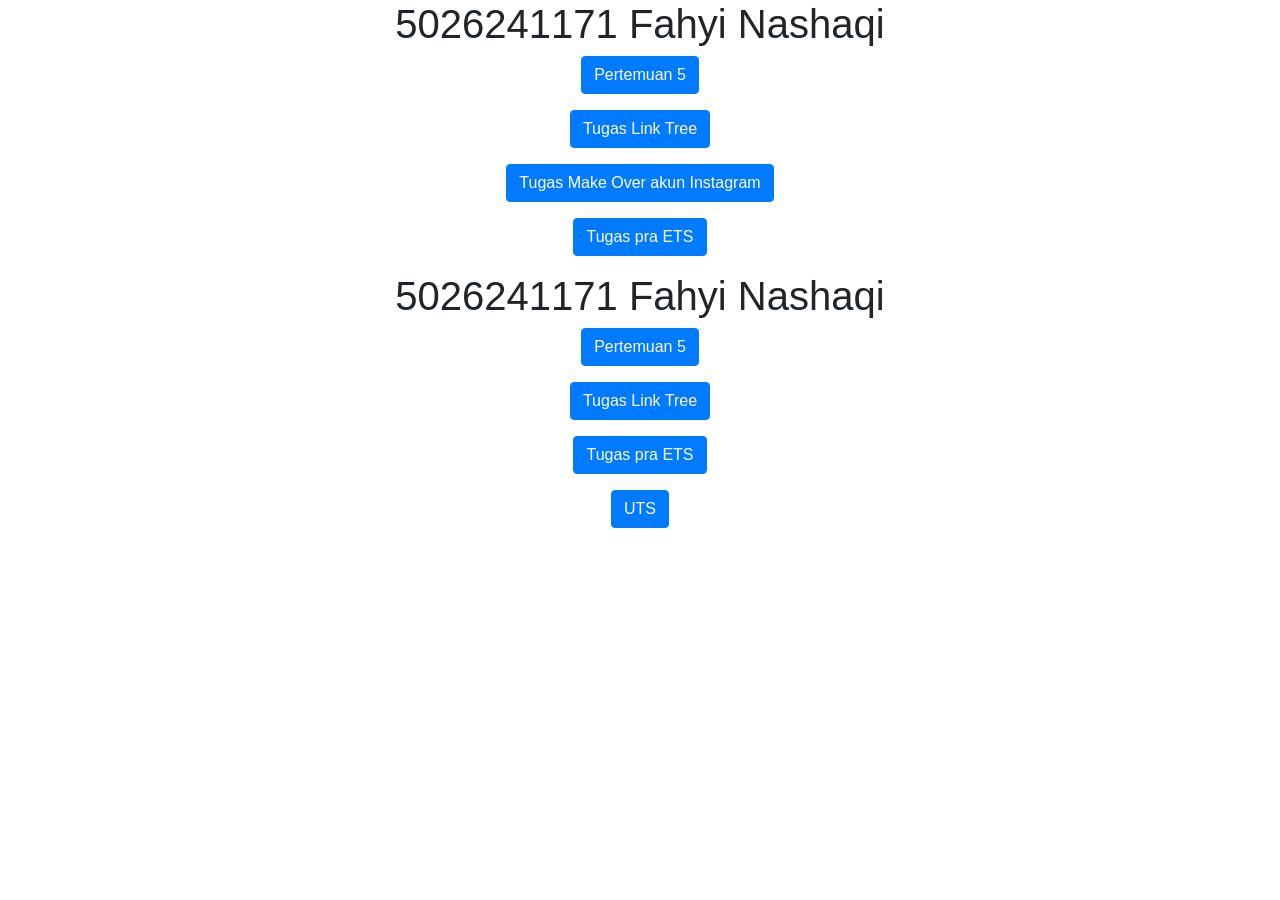
==== commit 4b01e561: "linking UTS 2026" ====
--- a/index.html
+++ b/index.html
@@ -1,424 +1,84 @@
 <!DOCTYPE html>
-<html>
-   <head>
-      <!-- basic -->
-      <meta charset="utf-8">
-      <meta http-equiv="X-UA-Compatible" content="IE=edge">
-      <meta name="viewport" content="width=device-width, initial-scale=1">
-      <!-- mobile metas -->
-      <meta name="viewport" content="width=device-width, initial-scale=1">
-      <meta name="viewport" content="initial-scale=1, maximum-scale=1">
-      <!-- site metas -->
-      <title>Prefix</title>
-      <meta name="keywords" content="">
-      <meta name="description" content="">
-      <meta name="author" content="">
-      <!-- bootstrap css -->
-      <link rel="stylesheet" type="text/css" href="css/bootstrap.min.css">
-      <!-- style css -->
-      <link rel="stylesheet" type="text/css" href="css/style.css">
-      <!-- Responsive-->
-      <link rel="stylesheet" href="css/responsive.css">
-      <!-- fevicon -->
-      <link rel="icon" href="images/fevicon.png" type="image/gif" />
-      <!-- font css -->
-      <link href="https://fonts.googleapis.com/css2?family=Sen:wght@400;700;800&display=swap" rel="stylesheet">
-      <!-- Scrollbar Custom CSS -->
-      <link rel="stylesheet" href="css/jquery.mCustomScrollbar.min.css">
-      <!-- Tweaks for older IEs-->
-      <link rel="stylesheet" href="https://netdna.bootstrapcdn.com/font-awesome/4.0.3/css/font-awesome.css">
-   </head>
-   <body>
-      <div class="header_section" style="background-image: url(/images/background.webp);">
-         <div class="container-fluid">
-            <nav class="navbar navbar-expand-lg navbar-light bg-light">
-               <a class="navbar-brand"href="index.html"><img src="images/logo-tiket-terang.webp" height="32px" width="128px"></a>
-               <button class="navbar-toggler" type="button" data-toggle="collapse" data-target="#navbarSupportedContent" aria-controls="navbarSupportedContent" aria-expanded="false" aria-label="Toggle navigation">
-               <span class="navbar-toggler-icon"></span>
-               </button>
-               <div class="collapse navbar-collapse" id="navbarSupportedContent">
-                  <ul class="navbar-nav ml-auto">
-                     <li class="">
-                        <a class="nav-link" href="index.html">Flights</a>
-                     </li>
-                     <li class="nav-item">
-                        <a class="nav-link" href="about.html">Hotels</a>
-                     </li>
-                     <li class="nav-item">
-                        <a class="nav-link" href="pricing.html">Villas & Apt.</a>
-                     </li>
-                     <li class="nav-item">
-                        <a class="nav-link" href="shop.html">To Dos</a>
-                     </li>
-                     <li class="nav-item">
-                        <a class="nav-link" href="services.html">Trains</a>
-                     </li>
-                     <li class="nav-item">
-                        <a class="nav-link" href="services.html">More</a>
-                     </li>
-                  </ul>
-                  <form class="form-inline my-2 my-lg-0">
-                     <div class="login_bt">
-                        <ul>
-                           <li class="active"><a href="#" style="    background-color: #bdd7ff; color: #3B82F6;">Login  </a></li>
-                           <li class="active" ><a href="#" style="    background-color: #3B82F6;">Register</a></li>
-                        </ul>
-                     </div>
-                  </form>
-               </div>
-            </nav>
-         </div>
-         <!-- banner section start --> 
-         <div class="banner_section layout_padding">
-            <div class="container">
-               <div class="row" style="display: flex; justify-content: center; align-items: center;">
-                  <div class="col-md-6">
-                     <h1 class="banner_taital">Hey there, 
-<span style="color: white;">going anywhere?</span></h1>
-                     <p class="banner_text">tiket.com - One app for your holiday needs.</p>
-                     <button class="started_text" style="background-color: #3B82F6;"><a href="#">Let's Search</a></button>
-                  </div>
-                  <div class="col-md-6">
-                     <div id="banner_slider" class="carousel slide" data-ride="carousel" style="width: 75%; height: auto  ;">
-                        <div class="carousel-inner">
-                           <div class="carousel-item active">
-                              <div class="banner_img"><img src="images/postingan 1.jpg"></div>
-                           </div>
-                           <div class="carousel-item">
-                              <div class="banner_img"><img src="images/postingan 2.jpg"></div>
-                           </div>
-                        </div>
-                        <a class="carousel-control-prev" href="#banner_slider" role="button" data-slide="prev">
-                        <i class="fa fa-angle-left"></i>
-                        </a>
-                        <a class="carousel-control-next" href="#banner_slider" role="button" data-slide="next">
-                        <i class="fa fa-angle-right"></i>
-                        </a>
-                     </div>
-                  </div>
-               </div>
-            </div>
-         </div>
-         <!-- banner section end -->
-      </div>
-      <!-- header section end -->
-      <!-- select box section start -->
-      <div class="container">
-         <div class="select_box_section">
-            <div class="select_box_main">
-               <div class="row">
-                  <div class="col-md-4 select-outline">
-                     <input type="text" class="enter_bt" placeholder="From" name="Enter Keywords">
-                  </div>
-                  <div class="col-md-4 select-outline">
-                     <select class="mdb-select md-form md-outline colorful-select dropdown-primary">
-                        <option value="" disabled selected>To</option>
-                        <option value="1">Jakarta</option>
-                        <option value="2">Surabaya</option>
-                        <option value="3">Bali</option>
-                     </select>
-                  </div>
-                  <div class="col-md-4 select-outline">
-                     <select class="mdb-select md-form md-outline colorful-select dropdown-primary">
-                        <option value="" disabled selected>Passenger, Class</option>
-                        <option value="1">Adult</option>
-                        <option value="2">Children </option>
-                     </select>
-                  </div>
-               <div class="search_btn"><a href="#">Let's Search</a></div>
-               </div>
-            </div>
-         </div>
-      </div>
-      <!-- services section start -->
-      <div class="services_section layout_padding">
-         <div class="container">
-            <div class="row" style="display: flex; justify-content: center; align-items: center;">
-               <div class="col-md-4">
-                  <h1 class="services_taital">Our Services</h1>
-                  <p class=" services_text">Buy flight tickets, hotels, trains, car rental, also tickets for event and attraction immediately on tiket.com app and website. </p>
-                  <div class="readmore_btn"><a href="#">Read More</a></div>
-               </div>
-               <div class="col-md-8">
-                  <h1 class="services_taital">
-                     <div class="services_box">
-                        <div class="services_box_left">
-                           <h5 class="fashion_text">Flight</h5>
-                           <div><img src="images/pesawat_1.jpeg" style="width: 200px;"></div>
-                        </div>
-                        <div class="services_box_right">
-                           <h5 class="fashion_text">Hotel</h5>
-                           <div><img src="images/hotel_1ig.jpeg" style="width: 200px;"></div>
-                        </div>
-                     </div>
-                     <div class="services_box_2">
-                        <div class="services_box_left">
-                           <h5 class="fashion_text">Train</h5>
-                           <div><img src="images/kereta_jepang.png" style="width: 200px;"></div>
-                        </div>
-                        <div class="services_box_right">
-                           <h5 class="fashion_text">Bus</h5>
-                           <div><img src="images/bus_ig.png" style="width: 200px;"></div>
-                        </div>
-                     </div>
-                  </h1>
-               </div>
-            </div>
-         </div>
-      </div>
-      <!-- services section end -->
-      <!-- shop section start -->
-      <div class="blog_section layout_padding">
-         <div class="container">
-            <div class="row">
-               <div class="col-md-12">
-                  <h1 class="blog_taital">Up to 55% off + cashback on hotels</h1>
-               </div>
-            </div>
-            <div class="blog_section_2">
-               <div id="main_slider" class="carousel slide" data-ride="carousel">
-                  <div class="carousel-inner">
-                     <div class="carousel-item active">
-                        <div class="row">
-                           <div class="col-md-4" style="">
-                              <div class="blog_img"><img src="images/hotel_rooms.webp" style="object-fit: cover;"></div>
-                              <div class="callnow_btn" style="display: flex; justify-content: center; align-items: center;">
-                                 <div class="chat_bt"><a href="#">Pesan Sekarang</a></div>
-                                 <p style="color: #e52424; font-size: 1.5rem;">Rp500.000,00</p>
-                              </div>
-                           </div>
-                           <div class="col-md-4" style="">
-                              <div class="blog_img"><img src="images/hotel_2.webp" style="object-fit: cover;"></div>
-                              <div class="callnow_btn" style="display: flex; justify-content: center; align-items: center;">
-                                 <div class="chat_bt"><a href="#">Pesan Sekarang</a></div>
-                                 <p style="color: #e52424; font-size: 1.5rem;">Rp750.000,00</p>
-                              </div>
-                           </div>
-                           <div class="col-md-4" style="">
-                              <div class="blog_img"><img src="images/hotel_3.webp" style="object-fit: cover; background-size: cover;"></div>
-                              <div class="callnow_btn" style="display: flex; justify-content: center; align-items: center;">
-                                 <div class="chat_bt"><a href="#">Pesan Sekarang</a></div>
-                                 <p style="color: #e52424; font-size: 1.5rem;">Rp600.000,00</p>
-                              </div>
-                           </div>
-                        </div>
-                     </div>
-            
-                     
-                  </div>
-               </div>
-            </div>
-         </div>
-      </div>
-      <!-- shop section end -->
-      <!-- about section start -->
-      <div class="about_section layout_padding">
-         <div class="container-fluid">
-            <div class="row" style="display: flex; justify-content: center; align-items: center;">
-               <div class="col-md-6 padding_left0">
-                  <div class="about_taital_main">
-                     <h1 class="about_taital">About Us</h1>
-                     <h6 class="about_text">tiket.com adalah pionir online travel agent (OTA) di Indonesia yang berdiri sejak tahun 2011. Pada tahun 2017, tiket.com berafiliasi dengan Blibli dan pada tahun 2021 menjadi anak perusahaan terkonsolidasi dari Blibli. tiket.com merupakan salah satu perusahaan travel online terbesar dan terlengkap di Indonesia yang menawarkan tiket penerbangan, kereta, akomodasi, tiket acara, sewa mobil, serta kebutuhan perjalanan lainnya. Misi kami adalah untuk mengakomodasi akses online travel booking terbaik melalui web dan aplikasi mobile.</h6>
-                     
-                  </div>
-               </div>
-               <div class="col-md-6">
-                  <div class="about_img"><img src="images/tiket_career.webp"></div>
-               </div>
-            </div>
-         </div>
-      </div>
-      <!-- about section end -->
-      <!-- pricing section start -->
-      
-      <!-- pricing section end -->
-      <!-- customer section end -->
-      <div class="customer_section layout_padding">
-         <div class="container">
-            <div class="row">
-               <div class="col-sm-12">
-                  <h1 class="customer_taital">Leadership</h1>
-               </div>
-            </div>
-         </div>
-         <div id="my_slider" class="carousel slide" data-ride="carousel">
-            <div class="carousel-inner">
-               <div class="carousel-item active">
-                  <div class="customer_section_2">
-                     <div class="container">
-                        <div class="row">
-                           <div class="col-md-12">
-                              <div class="box_main">
-                                 <div class="customer_main">
-                                    <p class="enim_text">Co-founded tiket.com in 2011 and has led the company's transformation into one of Indonesia's top OTAs. Under his leadership, tiket.com grew from a startup to a market leader serving millions of travelers.</p>
-                                    <div class="customer_left">
-                                       <div class="customer_img"><img src="images/31_George-Hendrata.jpeg" width="180px"></div>
-                                    </div>
-                                    <div class="customer_right">
-                                       <h3 class="customer_name">George Hendrata</h3>
-                                       <p class="web_text">CEO & Co-Founder</p>
-                                    </div>
-                                 </div>
-                              </div>
-                           </div>
-                        </div>
-                     </div>
-                  </div>
-               </div>
-               <div class="carousel-item">
-                  <div class="customer_section_2">
-                     <div class="container">
-                        <div class="row">
-                           <div class="col-md-12">
-                              <div class="box_main">
-                                 <div class="customer_main">
-                                    <p class="enim_text">As Co-Founder and Chief Marketing Officer, Gaery drives tiket.com's brand strategy and marketing initiatives, making "tiket.com aja" one of the most recognized travel slogans in Indonesia.</p>
-                                    <div class="customer_left">
-                                       <div class="customer_img"><img src="images/Gaery.jpeg"></div>
-                                    </div>
-                                    <div class="customer_right">
-                                       <h3 class="customer_name">Gaery Undarsa</h3>
-                                       <p class="web_text">Co-Founder & CMO</p>
-                                    </div>
-                                 </div>
-                              </div>
-                           </div>
-                        </div>
-                     </div>
-                  </div>
-               </div>
-            </div>
-            <a class="carousel-control-prev" href="#my_slider" role="button" data-slide="prev">
-            <i class="fa fa-angle-left"></i>
-            </a>
-            <a class="carousel-control-next" href="#my_slider" role="button" data-slide="next">
-            <i class="fa fa-angle-right"></i>
-            </a>
-         </div>
-      </div>
-      <!-- customer section end -->
-      <!-- contact section start -->
-      <div class="contact_section layout_padding">
-         <div class="container">
-            <div class="row">
-               <div class="col-sm-12">
-                  <h1 class="contact_taital contact_heading">Contact Us</h1>
-               </div>
-            </div>
-            <div class="contact_section_2">
-               <div class="row">
-                  <div class="col-md-12">
-                     <div class="mail_section map_form_container">
-                        <form action="">
-                           <input type="text" class="mail_text" placeholder="Your Name" name="Your Name">
-                           <input type="text" class="mail_text" placeholder="Email" name="Email">
-                           <textarea class="massage-bt" placeholder="Massage" rows="5" id="comment" name="Massage"></textarea>
-                           <div class="contact_btn_main">
-                              <div class="send_bt active"><a href="#">Send</a></div>
-                              <div class="map_bt"><a href="#" id="showMap">Map</a></div>
-                           </div>
-                        </form>
-                        <div class="map_main map_container">
-                           <div class="map-responsive">
-                              <iframe src="https://www.google.com/maps/embed?pb=!1m18!1m12!1m3!1d3966.4907300621626!2d106.79654457498607!3d-6.198803060726439!2m3!1f0!2f0!3f0!3m2!1i1024!2i768!4f13.1!3m3!1m2!1s0x2e69f3003b2bec7f%3A0x6e328c4db8b97822!2stiket.com%20Jakarta%20Office!5e0!3m2!1sen!2sid!4v1778140917568!5m2!1sen!2sid" width="600" height="450" style="border:0;" allowfullscreen="" loading="lazy" referrerpolicy="no-referrer-when-downgrade"></iframe>
-                              <div class="btn_main">
-                                 <div class="map_bt d-flex justify-content-center w-100 map_center"><a href="#" id="showForm">Form</a></div>
-                              </div>
-                           </div>
-                        </div>
-                     </div>
-                  </div>
-               </div>
-            </div>
-         </div>
-      </div>
-      <!-- contact section end -->
-      <!-- footer section start -->
-      <div class="footer_section layout_padding">
-         <div class="container">
-            <div class="row">
-               <div class="col-md-12">
-                  <div class="footer_logo"><img src="images/logo-tiket-terang.webp" style="width: 12rem; height: auto;"></div>
-               </div>
-            </div>
-            <div class="footer_section_2">
-               <div class="row">
-                  <div class="col-lg-3 col-sm-6">
-                     <h2 class="useful_text">Useful link </h2>
-                     <div class="footer_menu">
-                        <ul>
-                           <li><a href="index.html">Home</a></li>
-                           <li><a href="about.html">About</a></li>
-                           <li><a href="services.html">Services</a></li>
-                           <li><a href="sell.html">Sell</a></li>
-                           <li><a href="products.html">Products</a></li>
-                           <li><a href="contact.html">Contact Us</a></li>
-                        </ul>
-                     </div>
-                  </div>
-                  <div class="col-lg-3 col-sm-6">
-                     <h2 class="useful_text">Products</h2>
-                     <div class="footer_menu">
-                        <ul>
-                           <li><a href="#">Flight</a></li>
-                           <li><a href="jokri.html">Hotels</a></li>
-                           <li><a href="begana.html">Villa & Apt.</a></li>
-                           <li><a href="sell.html">To Dos</a></li>
-                        </ul>
-                     </div>
-                  </div>
-                  <div class="col-lg-3 col-sm-6">
-                     <h2 class="useful_text">Contact Us</h2>
-                     <div class="location_text"><img src="images/call-icon.png"><span class="padding_left_15"><a href="#">+62 21 3973 0888</a></span></div>
-                     <div class="location_text"><img src="images/mail-icon.png"><span class="padding_left_15"><a href="#">cs@tiket.com</a></span></div>
-                  </div>
-                  <div class="col-lg-3 col-sm-6">
-                     <h2 class="useful_text">Social Link</h2>
-                     <p class="footer_text">It is a long established fact that a reader will be </p>
-                     <div class="social_icon">
-                        <ul>
-                           <li><a href="#"><i class="fa fa-facebook" aria-hidden="true"></i></a></li>
-                           <li><a href="#"><i class="fa fa-twitter" aria-hidden="true"></i></a></li>
-                           <li><a href="#"><i class="fa fa-linkedin" aria-hidden="true"></i></a></li>
-                           <li><a href="#"><i class="fa fa-instagram" aria-hidden="true"></i></a></li>
-                        </ul>
-                     </div>
-                  </div>
-               </div>
-            </div>
-            <div class="input_main">
-               <input type="text" class="email_text" placeholder="Enter your email" name="Enter your email">
-               <div class="subscribe_bt"><a href="#">Subscribe</a></div>
-            </div>
-         </div>
-      </div>
-      <!-- footer section end -->
-      <!-- copyright section start -->
-      <div class="copyright_section">
-         <div class="container">
-            <p class="copyright_text">© 2011-2026 PT. Global Tiket Network. All Rights Reserved.</p>
-         </div>
-      </div>
-      <!-- copyright section end -->
-      <!-- Javascript files-->
-      <script src="js/jquery.min.js"></script>
-      <script src="js/popper.min.js"></script>
-      <script src="js/bootstrap.bundle.min.js"></script>
-      <script src="js/jquery-3.0.0.min.js"></script>
-      <script src="js/plugin.js"></script>
-      <!-- sidebar -->
-      <script src="js/jquery.mCustomScrollbar.concat.min.js"></script>
-      <script src="js/custom.js"></script>
-      <!-- javascript --> 
-      <script>
-         // Material Select Initialization
-         $(document).ready(function() {
-         $('.mdb-select').materialSelect();
-         $('.select-wrapper.md-form.md-outline input.select-dropdown').bind('focus blur', function () {
-         $(this).closest('.select-outline').find('label').toggleClass('active');
-         $(this).closest('.select-outline').find('.caret').toggleClass('active');
-         });
-         });
-      </script>
-   </body>
+<html lang="en">
+
+<head>
+  <title>5026241171</title>
+  <meta charset="utf-8">
+  <meta name="viewport" content="width=device-width, initial-scale=1">
+  <link rel="stylesheet" href="https://cdn.jsdelivr.net/npm/bootstrap@4.6.2/dist/css/bootstrap.min.css">
+  <script src="https://cdn.jsdelivr.net/npm/jquery@3.7.1/dist/jquery.slim.min.js"></script>
+  <script src="https://cdn.jsdelivr.net/npm/popper.js@1.16.1/dist/umd/popper.min.js"></script>
+  <script src="https://cdn.jsdelivr.net/npm/bootstrap@4.6.2/dist/js/bootstrap.bundle.min.js"></script>
+    <title>5026241171</title>
+    <meta charset="utf-8">
+    <meta name="viewport" content="width=device-width, initial-scale=1">
+    <link rel="stylesheet" href="https://cdn.jsdelivr.net/npm/bootstrap@4.6.2/dist/css/bootstrap.min.css">
+    <script src="https://cdn.jsdelivr.net/npm/jquery@3.7.1/dist/jquery.slim.min.js"></script>
+    <script src="https://cdn.jsdelivr.net/npm/popper.js@1.16.1/dist/umd/popper.min.js"></script>
+    <script src="https://cdn.jsdelivr.net/npm/bootstrap@4.6.2/dist/js/bootstrap.bundle.min.js"></script>
+</head>
+
+<body>
+
+<div class="container">
+<center>
+    <h1>5026241171 Fahyi Nashaqi</h1>
+    <p>
+        <a href="pertemuan5.html"target="_blank" class="btn btn-primary">
+        Pertemuan 5
+        </a>
+    </p>
+
+     <p>
+        <a href="linktree.html"target="_blank" class="btn btn-primary">
+        Tugas Link Tree
+        </a>
+    </p>
+
+     <p>
+        <a href="https://www.instagram.com/fahyinas/"target="_blank" class="btn btn-primary">
+        Tugas Make Over akun Instagram 
+        </a>
+    </p>
+
+     <p>
+        <a href="tugas_ets.html"target="_blank" class="btn btn-primary">
+        Tugas pra ETS
+        </a>
+
+        
+    </p>
+</center>
+</div>
+    <div class="container">
+        <center>
+            <h1>5026241171 Fahyi Nashaqi</h1>
+            <p>
+                <a href="pertemuan5.html" target="_blank" class="btn btn-primary">
+                    Pertemuan 5
+                </a>
+            </p>
+
+            <p>
+                <a href="linktree.html" target="_blank" class="btn btn-primary">
+                    Tugas Link Tree
+                </a>
+            </p>
+
+            <p>
+                <a href="tugas_ets.html" target="_blank" class="btn btn-primary">
+                    Tugas pra ETS
+                </a>
+
+            </p>
+            <p>
+                <a href="5026241171.html" target="_blank" class="btn btn-primary">
+                    UTS
+                </a>
+            </p>
+        </center>
+    </div>
+
+</body>
+
 </html>
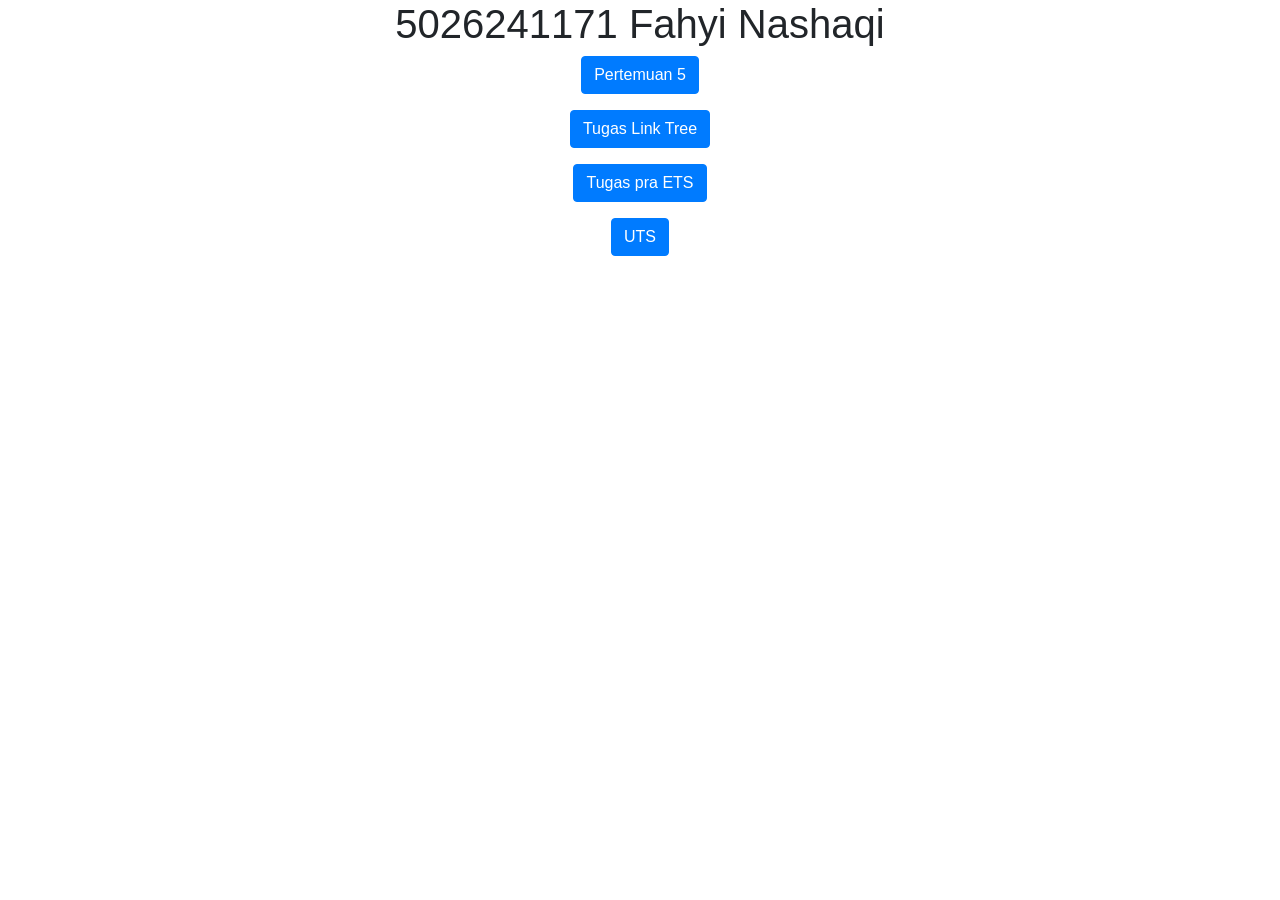
==== commit 9e0d8030: "Correcting Folder path" ====
--- a/index.html
+++ b/index.html
@@ -2,13 +2,13 @@
 <html lang="en">
 
 <head>
-  <title>5026241171</title>
-  <meta charset="utf-8">
-  <meta name="viewport" content="width=device-width, initial-scale=1">
-  <link rel="stylesheet" href="https://cdn.jsdelivr.net/npm/bootstrap@4.6.2/dist/css/bootstrap.min.css">
-  <script src="https://cdn.jsdelivr.net/npm/jquery@3.7.1/dist/jquery.slim.min.js"></script>
-  <script src="https://cdn.jsdelivr.net/npm/popper.js@1.16.1/dist/umd/popper.min.js"></script>
-  <script src="https://cdn.jsdelivr.net/npm/bootstrap@4.6.2/dist/js/bootstrap.bundle.min.js"></script>
+    <title>5026241171</title>
+    <meta charset="utf-8">
+    <meta name="viewport" content="width=device-width, initial-scale=1">
+    <link rel="stylesheet" href="https://cdn.jsdelivr.net/npm/bootstrap@4.6.2/dist/css/bootstrap.min.css">
+    <script src="https://cdn.jsdelivr.net/npm/jquery@3.7.1/dist/jquery.slim.min.js"></script>
+    <script src="https://cdn.jsdelivr.net/npm/popper.js@1.16.1/dist/umd/popper.min.js"></script>
+    <script src="https://cdn.jsdelivr.net/npm/bootstrap@4.6.2/dist/js/bootstrap.bundle.min.js"></script>
     <title>5026241171</title>
     <meta charset="utf-8">
     <meta name="viewport" content="width=device-width, initial-scale=1">
@@ -19,37 +19,6 @@
 </head>
 
 <body>
-
-<div class="container">
-<center>
-    <h1>5026241171 Fahyi Nashaqi</h1>
-    <p>
-        <a href="pertemuan5.html"target="_blank" class="btn btn-primary">
-        Pertemuan 5
-        </a>
-    </p>
-
-     <p>
-        <a href="linktree.html"target="_blank" class="btn btn-primary">
-        Tugas Link Tree
-        </a>
-    </p>
-
-     <p>
-        <a href="https://www.instagram.com/fahyinas/"target="_blank" class="btn btn-primary">
-        Tugas Make Over akun Instagram 
-        </a>
-    </p>
-
-     <p>
-        <a href="tugas_ets.html"target="_blank" class="btn btn-primary">
-        Tugas pra ETS
-        </a>
-
-        
-    </p>
-</center>
-</div>
     <div class="container">
         <center>
             <h1>5026241171 Fahyi Nashaqi</h1>
